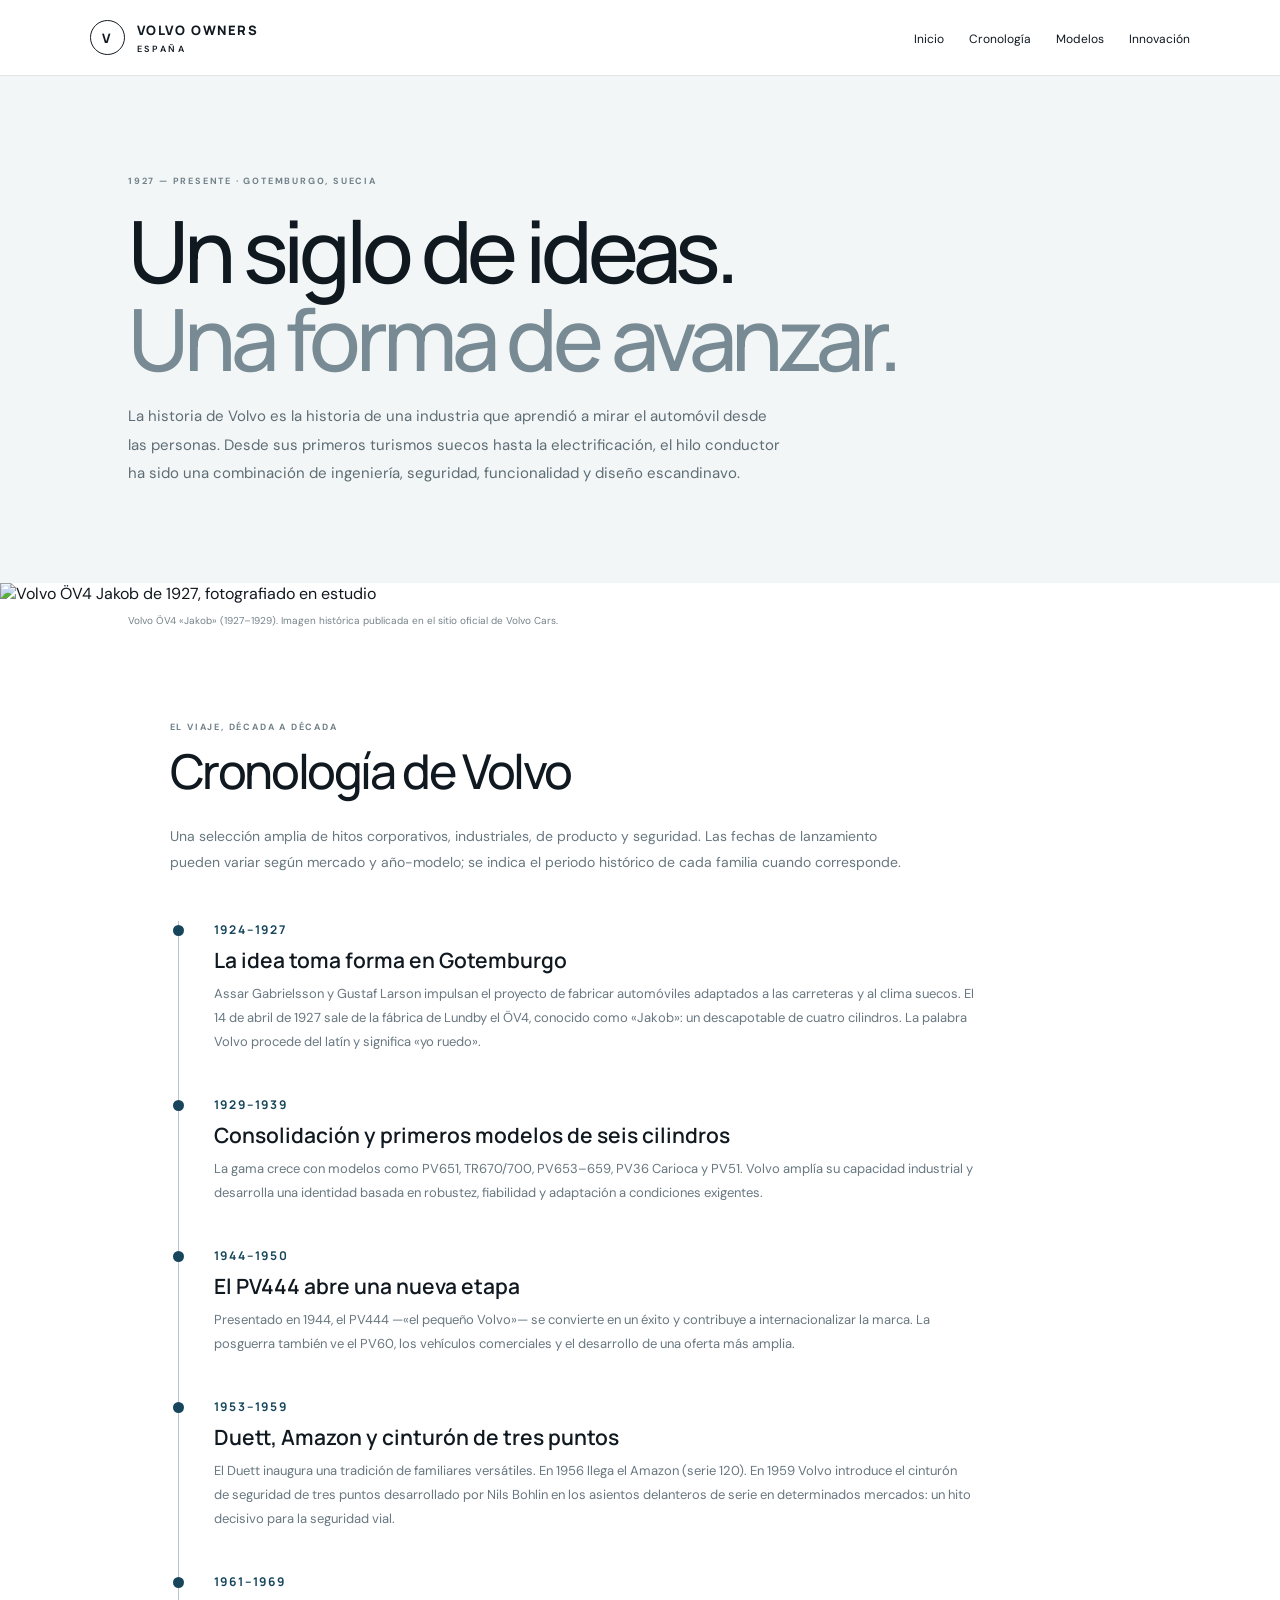
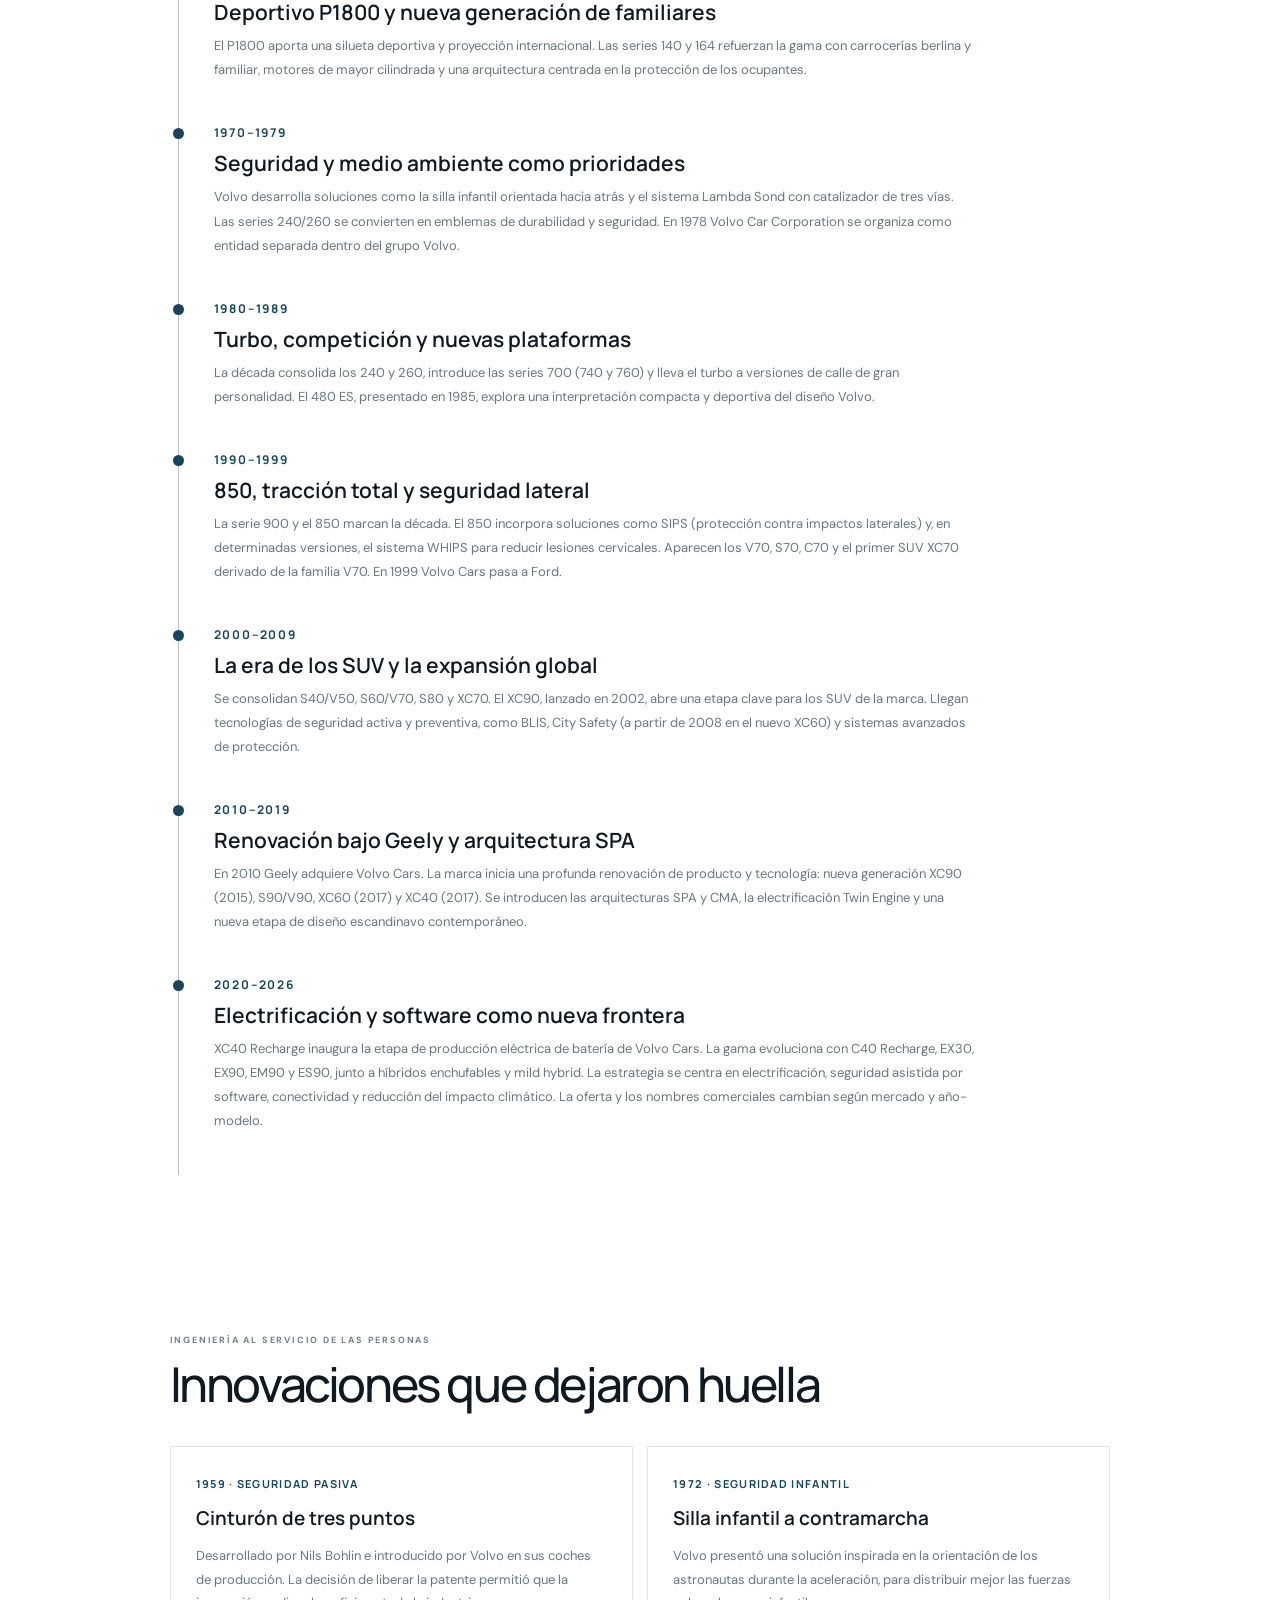
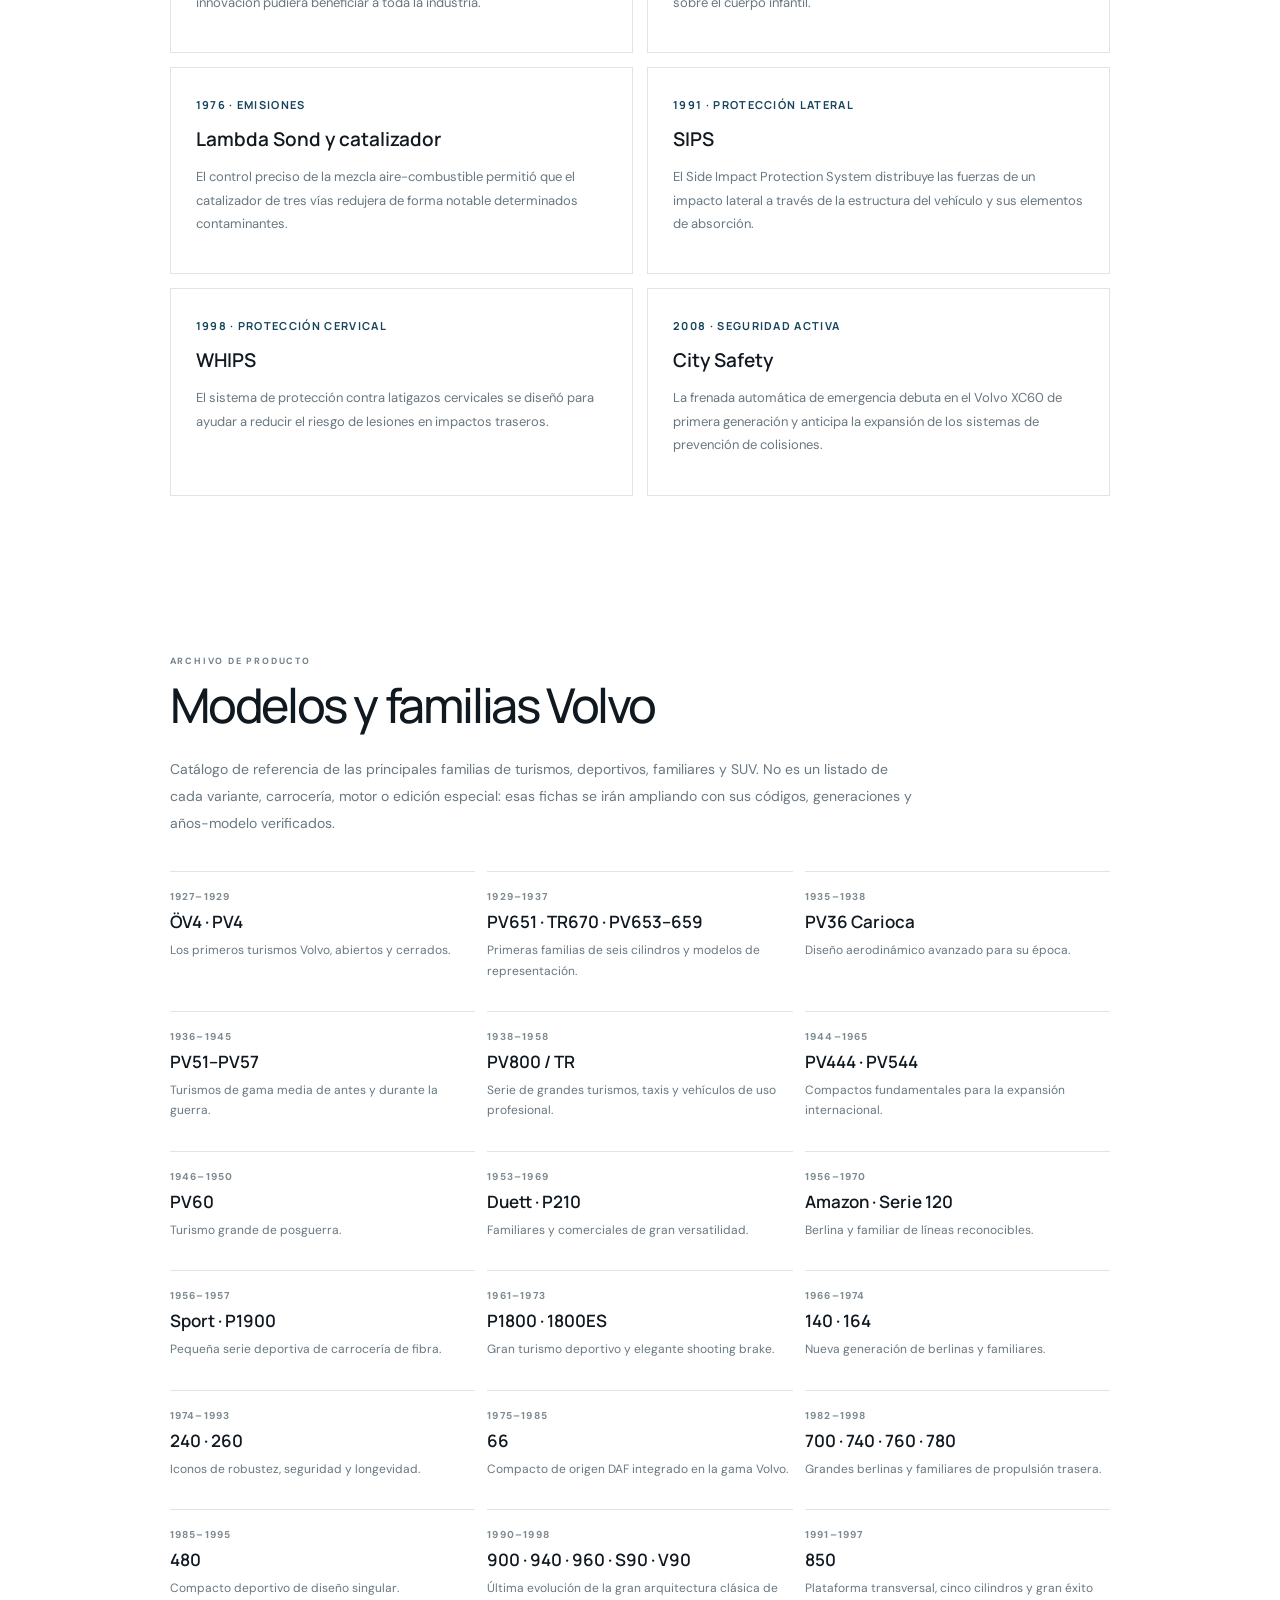
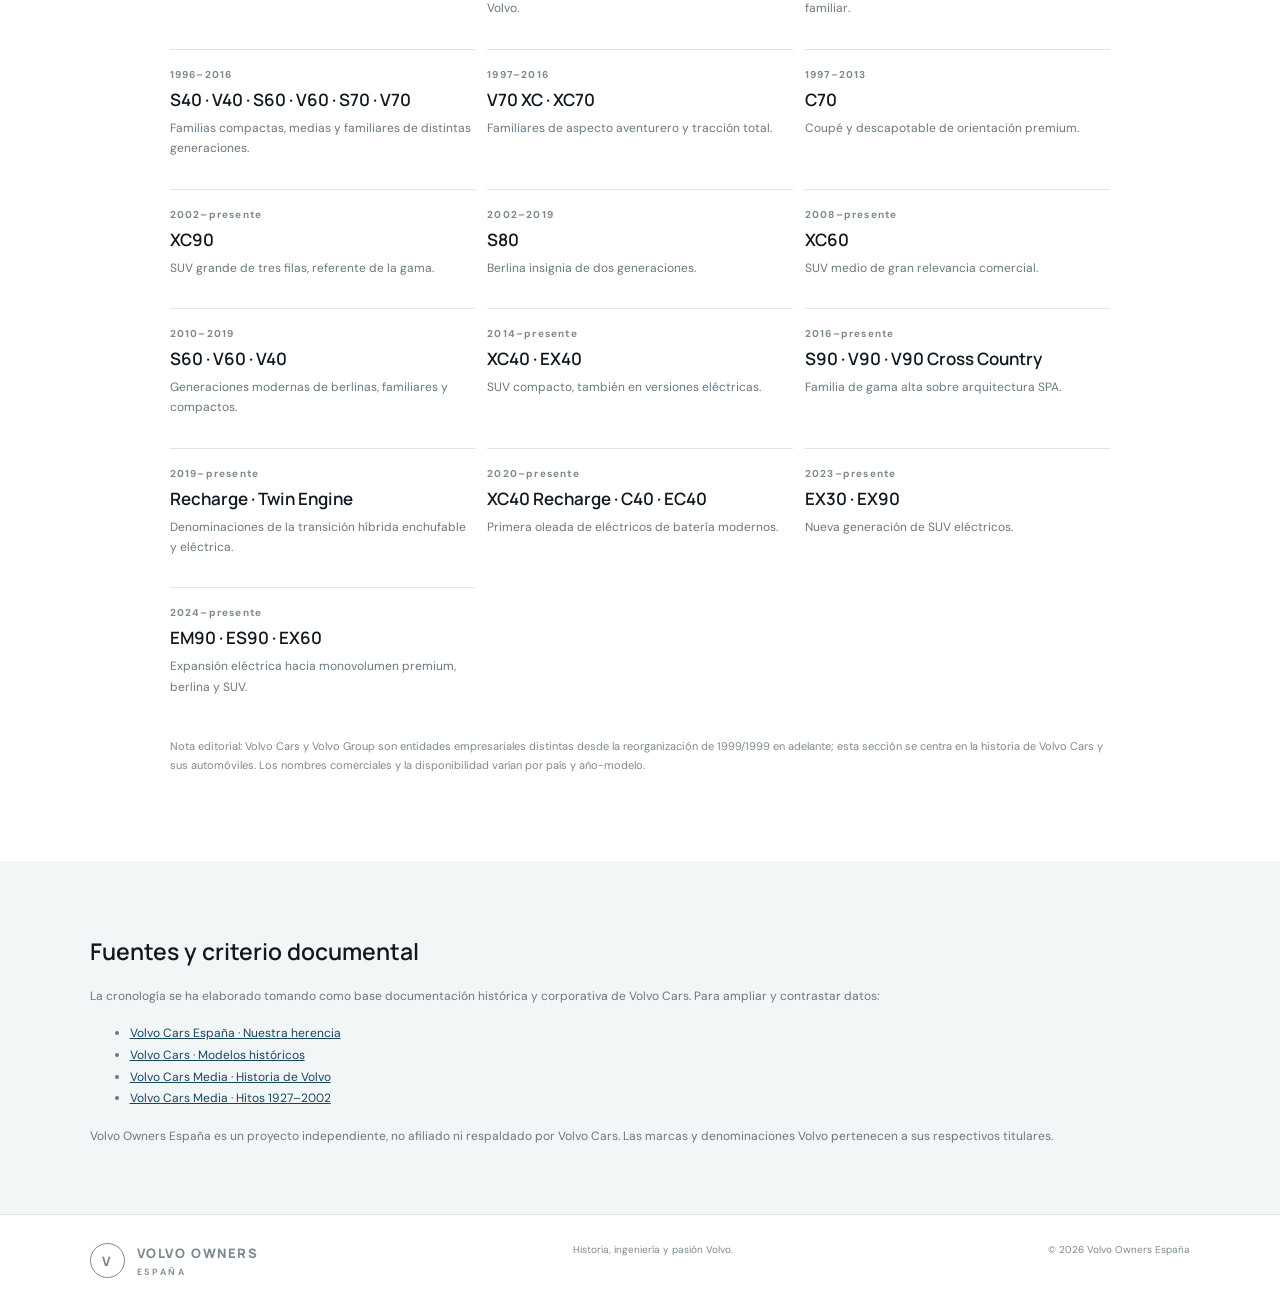
==== historia.html @ 14038b5f "Add comprehensive Volvo history and model archive" ====
<!doctype html>
<html lang="es"><head><meta charset="utf-8"><meta name="viewport" content="width=device-width,initial-scale=1"><meta name="theme-color" content="#101820"><title>Historia de Volvo | Volvo Owners España</title><meta name="description" content="Historia de Volvo desde 1927: cronología, hitos de seguridad, modelos clásicos, familias y electrificación."><link rel="preconnect" href="https://fonts.googleapis.com"><link href="https://fonts.googleapis.com/css2?family=DM+Sans:wght@400;500;600;700&family=Manrope:wght@400;500;600;700;800&display=swap" rel="stylesheet"><style>
:root{--ink:#101820;--muted:#687780;--line:#dfe4e6;--pale:#f3f6f6;--blue:#17465c}*{box-sizing:border-box}html{scroll-behavior:smooth}body{margin:0;color:var(--ink);font-family:'DM Sans',sans-serif}.top{height:76px;padding:0 7%;display:flex;align-items:center;justify-content:space-between;border-bottom:1px solid var(--line)}.brand{font:800 13px Manrope;letter-spacing:.12em;display:flex;gap:12px;align-items:center}.mark{width:35px;height:35px;border:1px solid;border-radius:50%;display:grid;place-items:center}.brand small{display:block;font:600 9px 'DM Sans';letter-spacing:.3em;margin-top:4px}.top a{color:inherit;text-decoration:none;font-size:12px;margin-left:25px}.hero{padding:90px 10% 80px;background:var(--pale)}.eyebrow{font-size:9px;letter-spacing:.2em;font-weight:700;color:#71818a}.hero h1{font:500 clamp(45px,7vw,86px)/1.02 Manrope;letter-spacing:-.06em;margin:20px 0}.hero h1 em{font-style:normal;color:#788b94}.hero p:last-child{max-width:660px;color:#5e6d75;font-size:15px;line-height:1.9}.hero-image{width:100%;max-height:480px;object-fit:cover;object-position:center 48%;display:block}.caption{padding:10px 10%;font-size:10px;color:#75838a}.wrap{max-width:1120px;margin:auto;padding:75px 7%}.section-title{font:500 clamp(32px,4vw,48px)/1.1 Manrope;letter-spacing:-.05em;margin:12px 0 25px}.intro{max-width:750px;color:var(--muted);line-height:1.9;font-size:14px}.timeline{border-left:1px solid #b8c4c9;margin:45px 0 0 8px;padding-left:35px}.event{position:relative;padding:0 0 42px}.event:before{content:'';position:absolute;width:11px;height:11px;border-radius:50%;background:var(--blue);left:-41px;top:4px}.year{font:700 12px Manrope;letter-spacing:.15em;color:var(--blue)}.event h3{font:600 21px Manrope;margin:8px 0}.event p{max-width:760px;color:var(--muted);font-size:13px;line-height:1.85;margin:0}.periods{display:grid;grid-template-columns:repeat(2,1fr);gap:14px;margin-top:35px}.period{border:1px solid var(--line);padding:25px}.period b{font:700 11px Manrope;letter-spacing:.12em;color:var(--blue)}.period h3{font:600 19px Manrope;margin:12px 0}.period p{font-size:13px;color:var(--muted);line-height:1.8}.catalog{display:grid;grid-template-columns:repeat(3,1fr);gap:12px;margin-top:35px}.model{border-top:1px solid var(--line);padding:18px 0}.model .dates{font-size:10px;color:#7c8a90;letter-spacing:.12em;font-weight:700}.model h3{font:600 17px Manrope;margin:7px 0}.model p{font-size:12px;line-height:1.7;color:var(--muted);margin:0}.note{font-size:11px;color:#7d898f;line-height:1.7;margin-top:22px}.sources{background:var(--pale);padding:55px 7%}.sources h2{font:600 23px Manrope}.sources p,.sources li{font-size:12px;color:var(--muted);line-height:1.8}.sources a{color:var(--blue)}footer{border-top:1px solid var(--line);padding:28px 7%;display:flex;justify-content:space-between;gap:20px;font-size:10px;color:#7c898f}@media(max-width:720px){.top{padding:0 5%}.top nav{display:none}.hero{padding:65px 8%}.hero-image{min-height:250px}.wrap{padding:60px 8%}.periods,.catalog{grid-template-columns:1fr}.timeline{padding-left:25px}.event:before{left:-31px}footer{padding:25px 6%;display:block}footer span{display:block;margin-top:10px}}
</style></head><body>
<header class="top"><div class="brand"><span class="mark">V</span><span>VOLVO OWNERS<small>ESPAÑA</small></span></div><nav><a href="index.html">Inicio</a><a href="#cronologia">Cronología</a><a href="#modelos">Modelos</a><a href="#innovacion">Innovación</a></nav></header>
<main><section class="hero"><p class="eyebrow">1927 — PRESENTE · GOTEMBURGO, SUECIA</p><h1>Un siglo de ideas.<br><em>Una forma de avanzar.</em></h1><p>La historia de Volvo es la historia de una industria que aprendió a mirar el automóvil desde las personas. Desde sus primeros turismos suecos hasta la electrificación, el hilo conductor ha sido una combinación de ingeniería, seguridad, funcionalidad y diseño escandinavo.</p></section>
<img class="hero-image" src="https://www.volvocars.com/images/cs/v3/assets/blt0feaa88e629251fc/bltdab5abfcf7d10880/66cd8b4ad56cdaae959713f8/ov4-legacy-cars-hero-4x3.jpg?auto=avif&branch=prod_alias&format=webp&iar=0&imdensity=1&quality=85&w=3840" alt="Volvo ÖV4 Jakob de 1927, fotografiado en estudio" loading="eager"><div class="caption">Volvo ÖV4 «Jakob» (1927–1929). Imagen histórica publicada en el sitio oficial de Volvo Cars.</div>
<section class="wrap" id="cronologia"><p class="eyebrow">EL VIAJE, DÉCADA A DÉCADA</p><h2 class="section-title">Cronología de Volvo</h2><p class="intro">Una selección amplia de hitos corporativos, industriales, de producto y seguridad. Las fechas de lanzamiento pueden variar según mercado y año-modelo; se indica el periodo histórico de cada familia cuando corresponde.</p>
<div class="timeline">
<div class="event"><div class="year">1924–1927</div><h3>La idea toma forma en Gotemburgo</h3><p>Assar Gabrielsson y Gustaf Larson impulsan el proyecto de fabricar automóviles adaptados a las carreteras y al clima suecos. El 14 de abril de 1927 sale de la fábrica de Lundby el ÖV4, conocido como «Jakob»: un descapotable de cuatro cilindros. La palabra Volvo procede del latín y significa «yo ruedo».</p></div>
<div class="event"><div class="year">1929–1939</div><h3>Consolidación y primeros modelos de seis cilindros</h3><p>La gama crece con modelos como PV651, TR670/700, PV653–659, PV36 Carioca y PV51. Volvo amplía su capacidad industrial y desarrolla una identidad basada en robustez, fiabilidad y adaptación a condiciones exigentes.</p></div>
<div class="event"><div class="year">1944–1950</div><h3>El PV444 abre una nueva etapa</h3><p>Presentado en 1944, el PV444 —«el pequeño Volvo»— se convierte en un éxito y contribuye a internacionalizar la marca. La posguerra también ve el PV60, los vehículos comerciales y el desarrollo de una oferta más amplia.</p></div>
<div class="event"><div class="year">1953–1959</div><h3>Duett, Amazon y cinturón de tres puntos</h3><p>El Duett inaugura una tradición de familiares versátiles. En 1956 llega el Amazon (serie 120). En 1959 Volvo introduce el cinturón de seguridad de tres puntos desarrollado por Nils Bohlin en los asientos delanteros de serie en determinados mercados: un hito decisivo para la seguridad vial.</p></div>
<div class="event"><div class="year">1961–1969</div><h3>Deportivo P1800 y nueva generación de familiares</h3><p>El P1800 aporta una silueta deportiva y proyección internacional. Las series 140 y 164 refuerzan la gama con carrocerías berlina y familiar, motores de mayor cilindrada y una arquitectura centrada en la protección de los ocupantes.</p></div>
<div class="event"><div class="year">1970–1979</div><h3>Seguridad y medio ambiente como prioridades</h3><p>Volvo desarrolla soluciones como la silla infantil orientada hacia atrás y el sistema Lambda Sond con catalizador de tres vías. Las series 240/260 se convierten en emblemas de durabilidad y seguridad. En 1978 Volvo Car Corporation se organiza como entidad separada dentro del grupo Volvo.</p></div>
<div class="event"><div class="year">1980–1989</div><h3>Turbo, competición y nuevas plataformas</h3><p>La década consolida los 240 y 260, introduce las series 700 (740 y 760) y lleva el turbo a versiones de calle de gran personalidad. El 480 ES, presentado en 1985, explora una interpretación compacta y deportiva del diseño Volvo.</p></div>
<div class="event"><div class="year">1990–1999</div><h3>850, tracción total y seguridad lateral</h3><p>La serie 900 y el 850 marcan la década. El 850 incorpora soluciones como SIPS (protección contra impactos laterales) y, en determinadas versiones, el sistema WHIPS para reducir lesiones cervicales. Aparecen los V70, S70, C70 y el primer SUV XC70 derivado de la familia V70. En 1999 Volvo Cars pasa a Ford.</p></div>
<div class="event"><div class="year">2000–2009</div><h3>La era de los SUV y la expansión global</h3><p>Se consolidan S40/V50, S60/V70, S80 y XC70. El XC90, lanzado en 2002, abre una etapa clave para los SUV de la marca. Llegan tecnologías de seguridad activa y preventiva, como BLIS, City Safety (a partir de 2008 en el nuevo XC60) y sistemas avanzados de protección.</p></div>
<div class="event"><div class="year">2010–2019</div><h3>Renovación bajo Geely y arquitectura SPA</h3><p>En 2010 Geely adquiere Volvo Cars. La marca inicia una profunda renovación de producto y tecnología: nueva generación XC90 (2015), S90/V90, XC60 (2017) y XC40 (2017). Se introducen las arquitecturas SPA y CMA, la electrificación Twin Engine y una nueva etapa de diseño escandinavo contemporáneo.</p></div>
<div class="event"><div class="year">2020–2026</div><h3>Electrificación y software como nueva frontera</h3><p>XC40 Recharge inaugura la etapa de producción eléctrica de batería de Volvo Cars. La gama evoluciona con C40 Recharge, EX30, EX90, EM90 y ES90, junto a híbridos enchufables y mild hybrid. La estrategia se centra en electrificación, seguridad asistida por software, conectividad y reducción del impacto climático. La oferta y los nombres comerciales cambian según mercado y año-modelo.</p></div>
</div></section>
<section class="wrap" id="innovacion"><p class="eyebrow">INGENIERÍA AL SERVICIO DE LAS PERSONAS</p><h2 class="section-title">Innovaciones que dejaron huella</h2><div class="periods">
<article class="period"><b>1959 · SEGURIDAD PASIVA</b><h3>Cinturón de tres puntos</h3><p>Desarrollado por Nils Bohlin e introducido por Volvo en sus coches de producción. La decisión de liberar la patente permitió que la innovación pudiera beneficiar a toda la industria.</p></article>
<article class="period"><b>1972 · SEGURIDAD INFANTIL</b><h3>Silla infantil a contramarcha</h3><p>Volvo presentó una solución inspirada en la orientación de los astronautas durante la aceleración, para distribuir mejor las fuerzas sobre el cuerpo infantil.</p></article>
<article class="period"><b>1976 · EMISIONES</b><h3>Lambda Sond y catalizador</h3><p>El control preciso de la mezcla aire-combustible permitió que el catalizador de tres vías redujera de forma notable determinados contaminantes.</p></article>
<article class="period"><b>1991 · PROTECCIÓN LATERAL</b><h3>SIPS</h3><p>El Side Impact Protection System distribuye las fuerzas de un impacto lateral a través de la estructura del vehículo y sus elementos de absorción.</p></article>
<article class="period"><b>1998 · PROTECCIÓN CERVICAL</b><h3>WHIPS</h3><p>El sistema de protección contra latigazos cervicales se diseñó para ayudar a reducir el riesgo de lesiones en impactos traseros.</p></article>
<article class="period"><b>2008 · SEGURIDAD ACTIVA</b><h3>City Safety</h3><p>La frenada automática de emergencia debuta en el Volvo XC60 de primera generación y anticipa la expansión de los sistemas de prevención de colisiones.</p></article>
</div></section>
<section class="wrap" id="modelos"><p class="eyebrow">ARCHIVO DE PRODUCTO</p><h2 class="section-title">Modelos y familias Volvo</h2><p class="intro">Catálogo de referencia de las principales familias de turismos, deportivos, familiares y SUV. No es un listado de cada variante, carrocería, motor o edición especial: esas fichas se irán ampliando con sus códigos, generaciones y años-modelo verificados.</p>
<div class="catalog">
<article class="model"><div class="dates">1927–1929</div><h3>ÖV4 · PV4</h3><p>Los primeros turismos Volvo, abiertos y cerrados.</p></article>
<article class="model"><div class="dates">1929–1937</div><h3>PV651 · TR670 · PV653–659</h3><p>Primeras familias de seis cilindros y modelos de representación.</p></article>
<article class="model"><div class="dates">1935–1938</div><h3>PV36 Carioca</h3><p>Diseño aerodinámico avanzado para su época.</p></article>
<article class="model"><div class="dates">1936–1945</div><h3>PV51–PV57</h3><p>Turismos de gama media de antes y durante la guerra.</p></article>
<article class="model"><div class="dates">1938–1958</div><h3>PV800 / TR</h3><p>Serie de grandes turismos, taxis y vehículos de uso profesional.</p></article>
<article class="model"><div class="dates">1944–1965</div><h3>PV444 · PV544</h3><p>Compactos fundamentales para la expansión internacional.</p></article>
<article class="model"><div class="dates">1946–1950</div><h3>PV60</h3><p>Turismo grande de posguerra.</p></article>
<article class="model"><div class="dates">1953–1969</div><h3>Duett · P210</h3><p>Familiares y comerciales de gran versatilidad.</p></article>
<article class="model"><div class="dates">1956–1970</div><h3>Amazon · Serie 120</h3><p>Berlina y familiar de líneas reconocibles.</p></article>
<article class="model"><div class="dates">1956–1957</div><h3>Sport · P1900</h3><p>Pequeña serie deportiva de carrocería de fibra.</p></article>
<article class="model"><div class="dates">1961–1973</div><h3>P1800 · 1800ES</h3><p>Gran turismo deportivo y elegante shooting brake.</p></article>
<article class="model"><div class="dates">1966–1974</div><h3>140 · 164</h3><p>Nueva generación de berlinas y familiares.</p></article>
<article class="model"><div class="dates">1974–1993</div><h3>240 · 260</h3><p>Iconos de robustez, seguridad y longevidad.</p></article>
<article class="model"><div class="dates">1975–1985</div><h3>66</h3><p>Compacto de origen DAF integrado en la gama Volvo.</p></article>
<article class="model"><div class="dates">1982–1998</div><h3>700 · 740 · 760 · 780</h3><p>Grandes berlinas y familiares de propulsión trasera.</p></article>
<article class="model"><div class="dates">1985–1995</div><h3>480</h3><p>Compacto deportivo de diseño singular.</p></article>
<article class="model"><div class="dates">1990–1998</div><h3>900 · 940 · 960 · S90 · V90</h3><p>Última evolución de la gran arquitectura clásica de Volvo.</p></article>
<article class="model"><div class="dates">1991–1997</div><h3>850</h3><p>Plataforma transversal, cinco cilindros y gran éxito familiar.</p></article>
<article class="model"><div class="dates">1996–2016</div><h3>S40 · V40 · S60 · V60 · S70 · V70</h3><p>Familias compactas, medias y familiares de distintas generaciones.</p></article>
<article class="model"><div class="dates">1997–2016</div><h3>V70 XC · XC70</h3><p>Familiares de aspecto aventurero y tracción total.</p></article>
<article class="model"><div class="dates">1997–2013</div><h3>C70</h3><p>Coupé y descapotable de orientación premium.</p></article>
<article class="model"><div class="dates">2002–presente</div><h3>XC90</h3><p>SUV grande de tres filas, referente de la gama.</p></article>
<article class="model"><div class="dates">2002–2019</div><h3>S80</h3><p>Berlina insignia de dos generaciones.</p></article>
<article class="model"><div class="dates">2008–presente</div><h3>XC60</h3><p>SUV medio de gran relevancia comercial.</p></article>
<article class="model"><div class="dates">2010–2019</div><h3>S60 · V60 · V40</h3><p>Generaciones modernas de berlinas, familiares y compactos.</p></article>
<article class="model"><div class="dates">2014–presente</div><h3>XC40 · EX40</h3><p>SUV compacto, también en versiones eléctricas.</p></article>
<article class="model"><div class="dates">2016–presente</div><h3>S90 · V90 · V90 Cross Country</h3><p>Familia de gama alta sobre arquitectura SPA.</p></article>
<article class="model"><div class="dates">2019–presente</div><h3>Recharge · Twin Engine</h3><p>Denominaciones de la transición híbrida enchufable y eléctrica.</p></article>
<article class="model"><div class="dates">2020–presente</div><h3>XC40 Recharge · C40 · EC40</h3><p>Primera oleada de eléctricos de batería modernos.</p></article>
<article class="model"><div class="dates">2023–presente</div><h3>EX30 · EX90</h3><p>Nueva generación de SUV eléctricos.</p></article>
<article class="model"><div class="dates">2024–presente</div><h3>EM90 · ES90 · EX60</h3><p>Expansión eléctrica hacia monovolumen premium, berlina y SUV.</p></article>
</div><p class="note">Nota editorial: Volvo Cars y Volvo Group son entidades empresariales distintas desde la reorganización de 1999/1999 en adelante; esta sección se centra en la historia de Volvo Cars y sus automóviles. Los nombres comerciales y la disponibilidad varían por país y año-modelo.</p></section>
<section class="sources"><h2>Fuentes y criterio documental</h2><p>La cronología se ha elaborado tomando como base documentación histórica y corporativa de Volvo Cars. Para ampliar y contrastar datos:</p><ul><li><a href="https://www.volvocars.com/es/our-heritage/" target="_blank" rel="noopener">Volvo Cars España · Nuestra herencia</a></li><li><a href="https://www.volvocars.com/es/cars/legacy-models/" target="_blank" rel="noopener">Volvo Cars · Modelos históricos</a></li><li><a href="https://www.volvocars.com/us/media/press-releases/9BC94A83435B785C/" target="_blank" rel="noopener">Volvo Cars Media · Historia de Volvo</a></li><li><a href="https://www.volvocars.com/us/media/press-releases/D0B95F14CB580EF3/" target="_blank" rel="noopener">Volvo Cars Media · Hitos 1927–2002</a></li></ul><p>Volvo Owners España es un proyecto independiente, no afiliado ni respaldado por Volvo Cars. Las marcas y denominaciones Volvo pertenecen a sus respectivos titulares.</p></section></main>
<footer><div class="brand"><span class="mark">V</span><span>VOLVO OWNERS<small>ESPAÑA</small></span></div><span>Historia, ingeniería y pasión Volvo.</span><span>© 2026 Volvo Owners España</span></footer></body></html>
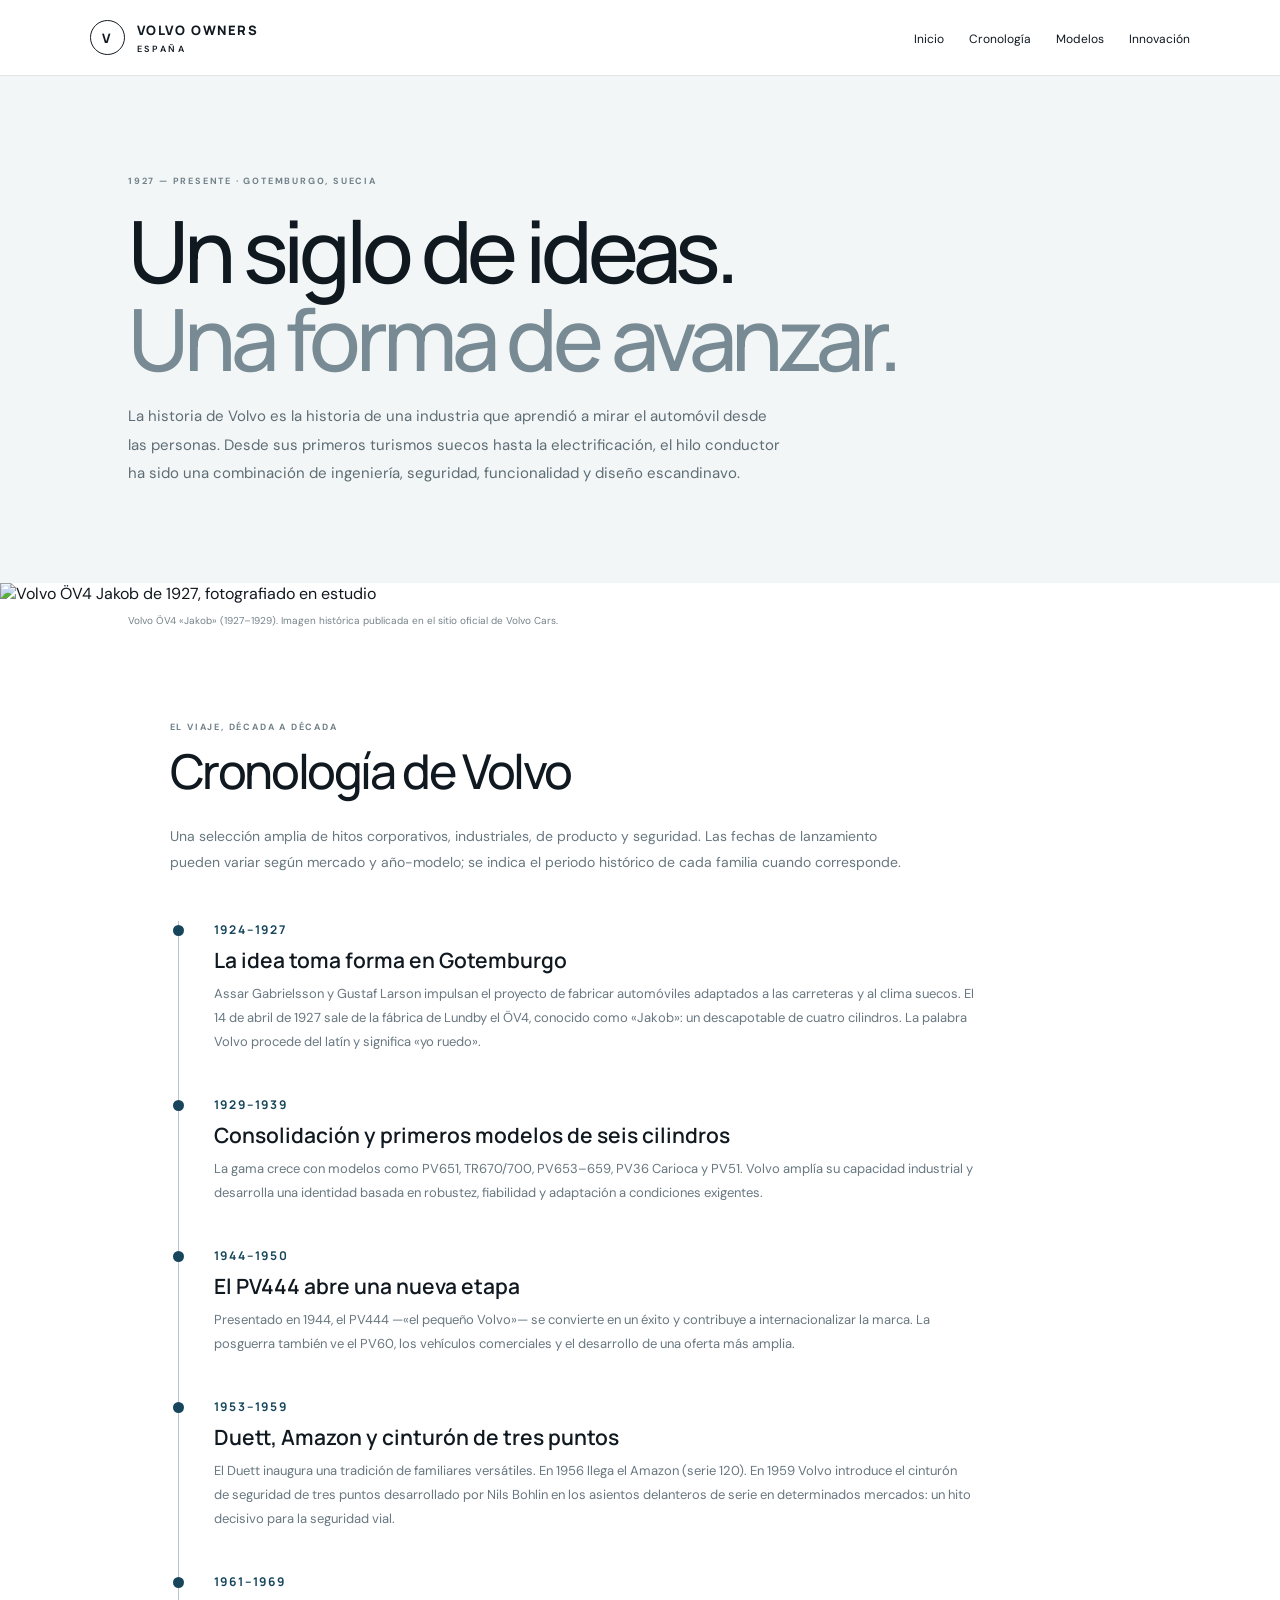
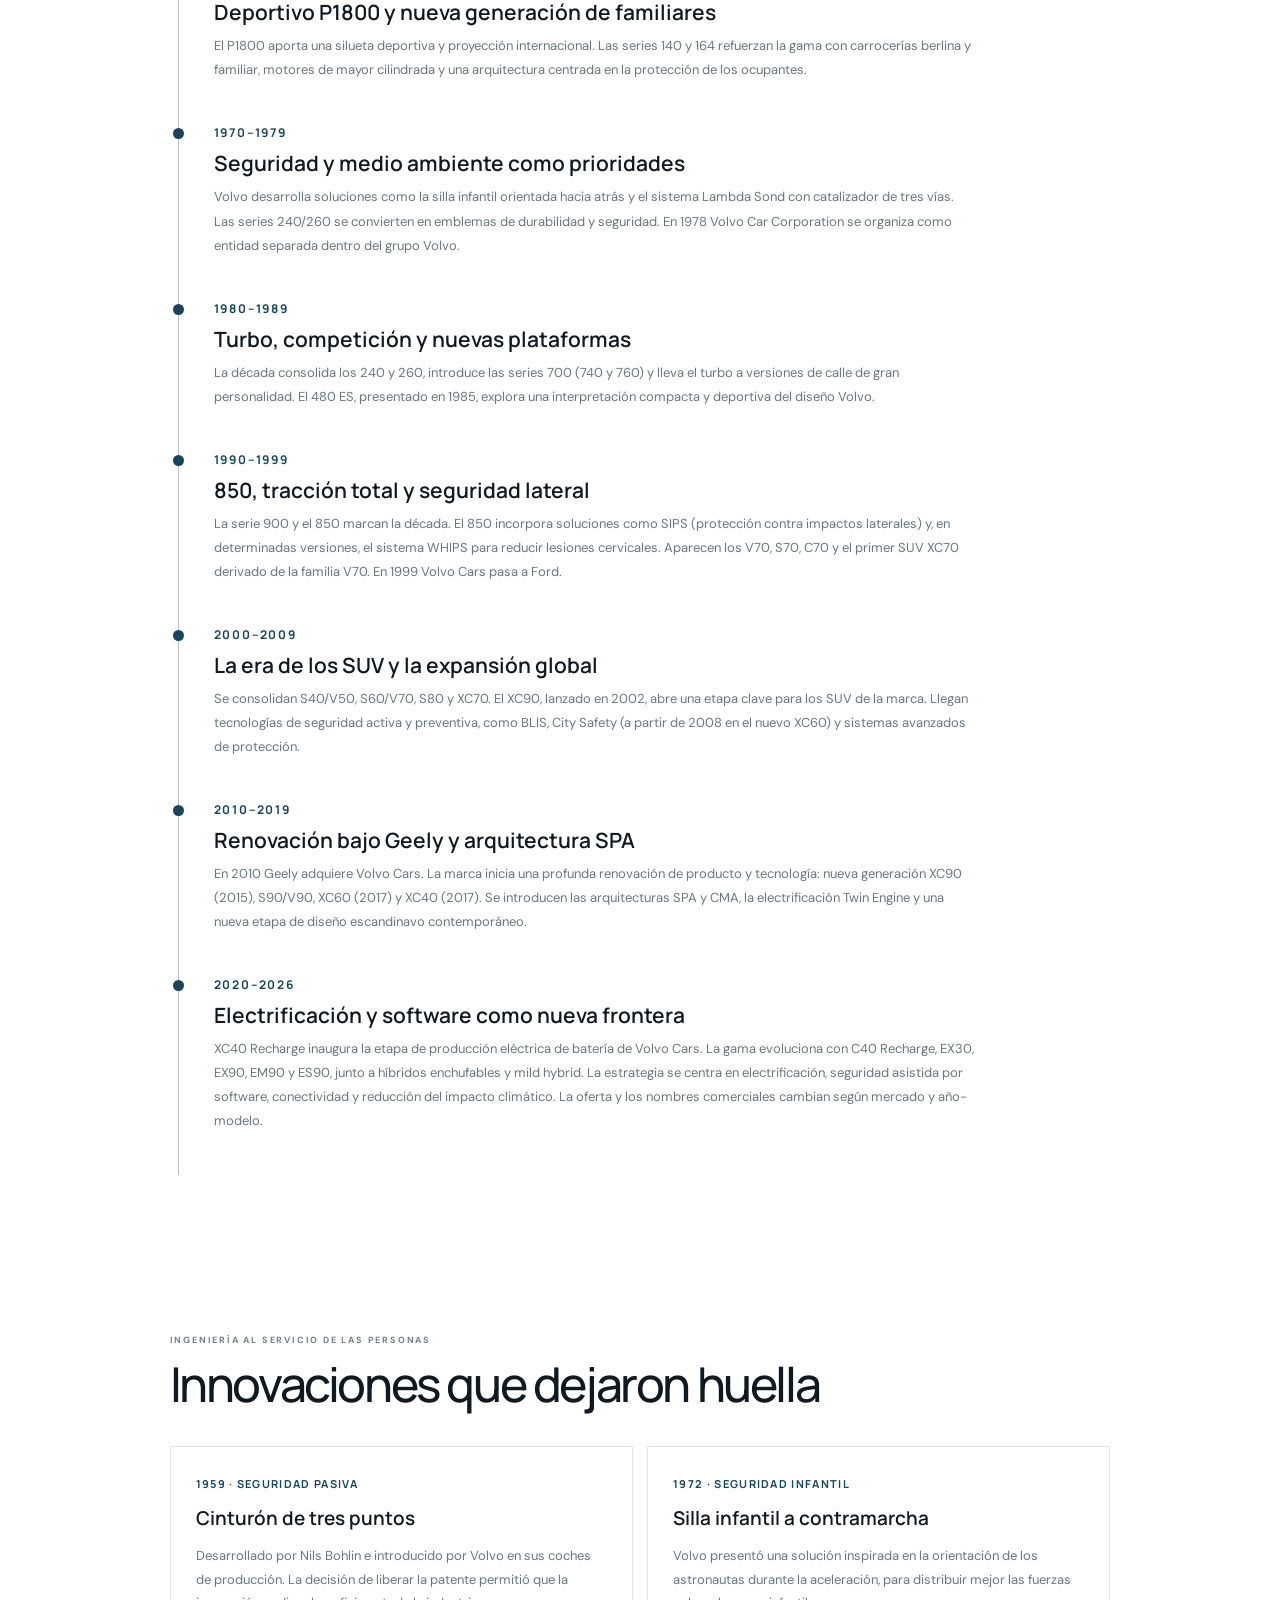
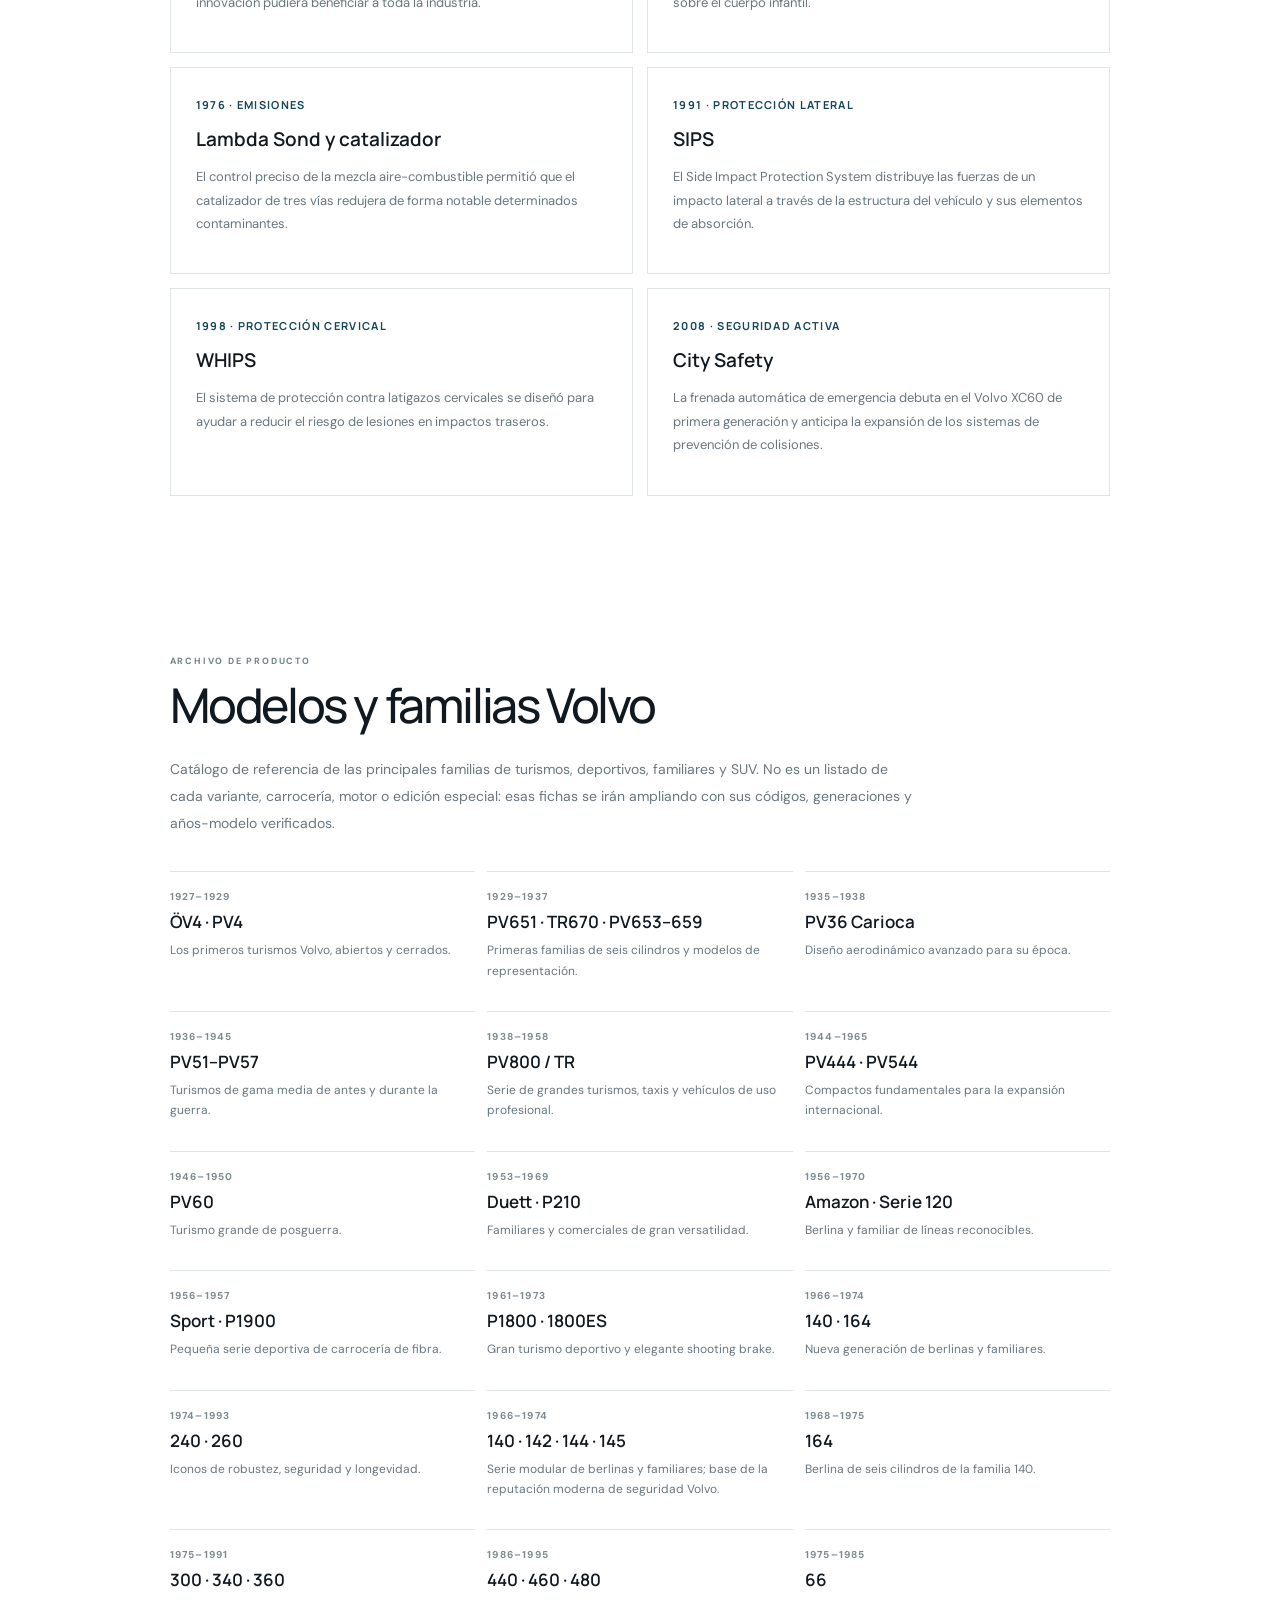
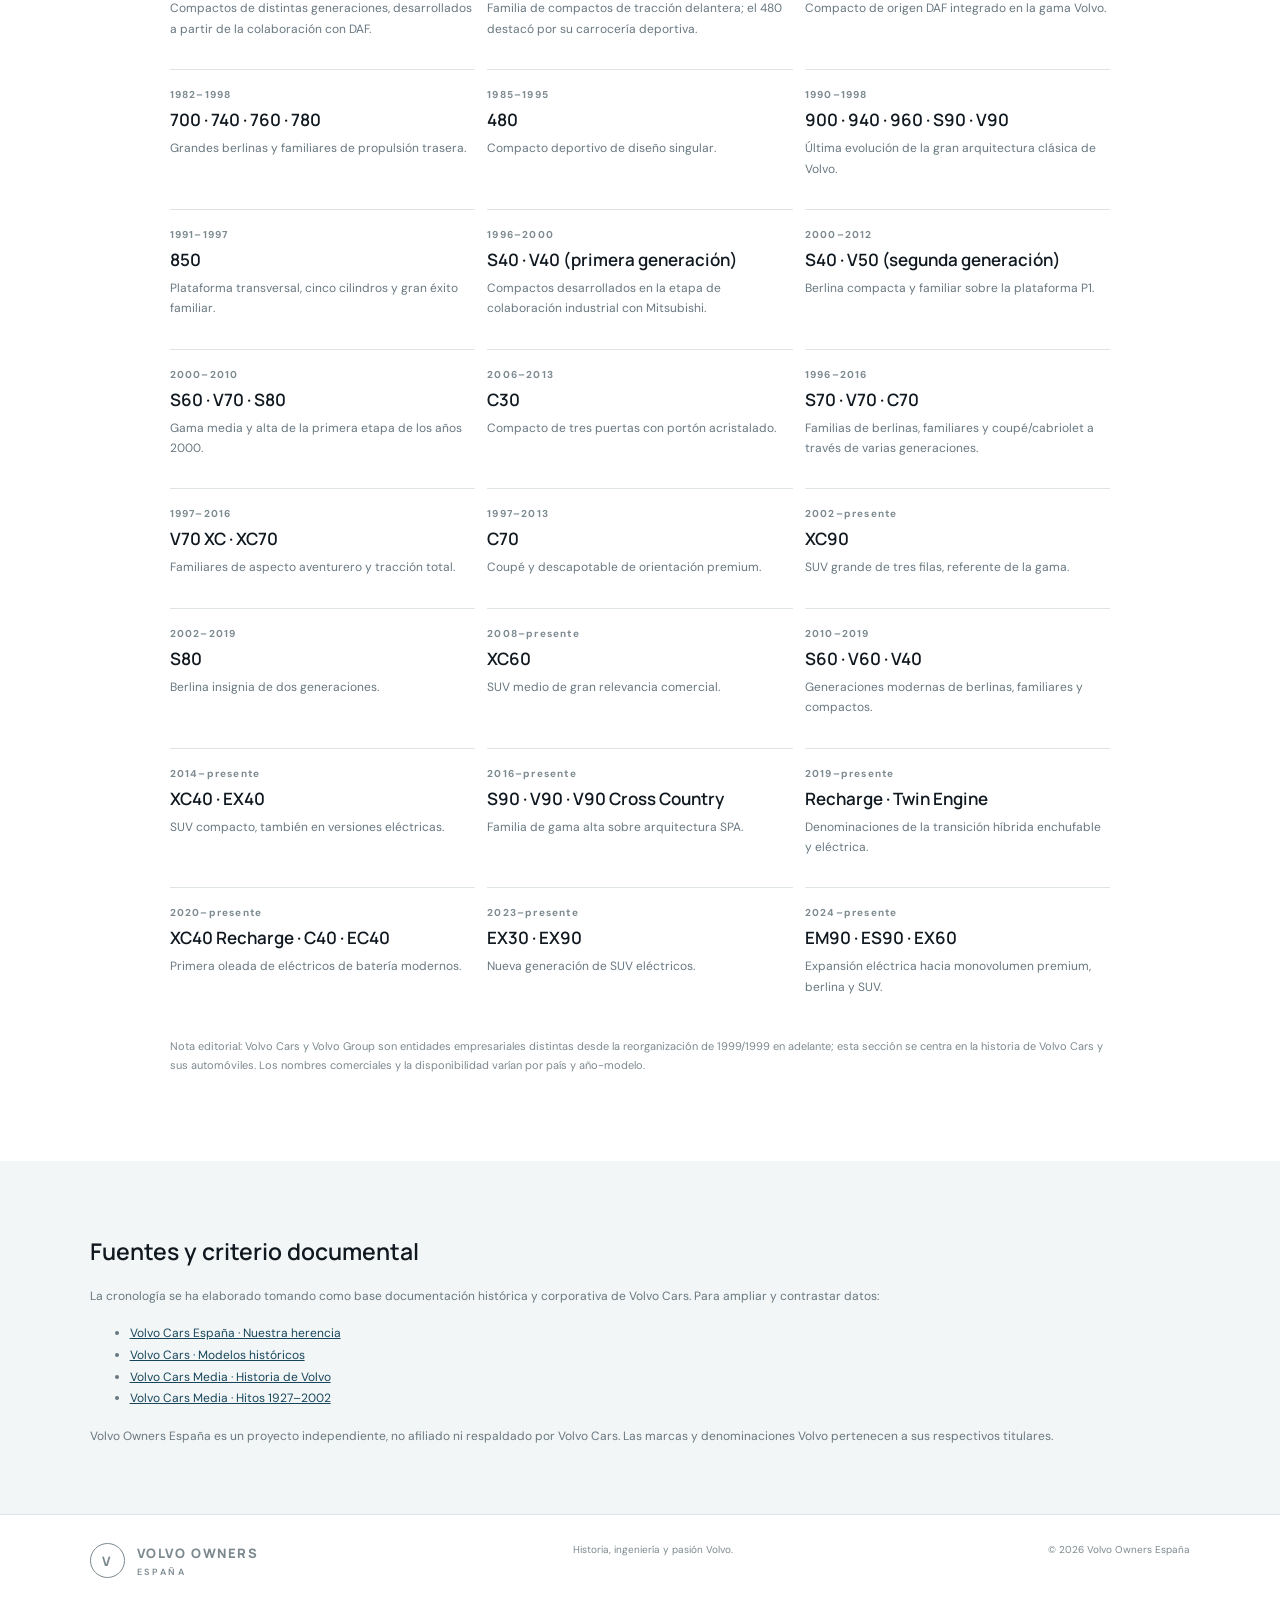
==== commit 130384a8: "Expand Volvo model archive with additional model families" ====
--- a/historia.html
+++ b/historia.html
@@ -42,12 +42,20 @@
 <article class="model"><div class="dates">1961–1973</div><h3>P1800 · 1800ES</h3><p>Gran turismo deportivo y elegante shooting brake.</p></article>
 <article class="model"><div class="dates">1966–1974</div><h3>140 · 164</h3><p>Nueva generación de berlinas y familiares.</p></article>
 <article class="model"><div class="dates">1974–1993</div><h3>240 · 260</h3><p>Iconos de robustez, seguridad y longevidad.</p></article>
+<article class="model"><div class="dates">1966–1974</div><h3>140 · 142 · 144 · 145</h3><p>Serie modular de berlinas y familiares; base de la reputación moderna de seguridad Volvo.</p></article>
+<article class="model"><div class="dates">1968–1975</div><h3>164</h3><p>Berlina de seis cilindros de la familia 140.</p></article>
+<article class="model"><div class="dates">1975–1991</div><h3>300 · 340 · 360</h3><p>Compactos de distintas generaciones, desarrollados a partir de la colaboración con DAF.</p></article>
+<article class="model"><div class="dates">1986–1995</div><h3>440 · 460 · 480</h3><p>Familia de compactos de tracción delantera; el 480 destacó por su carrocería deportiva.</p></article>
 <article class="model"><div class="dates">1975–1985</div><h3>66</h3><p>Compacto de origen DAF integrado en la gama Volvo.</p></article>
 <article class="model"><div class="dates">1982–1998</div><h3>700 · 740 · 760 · 780</h3><p>Grandes berlinas y familiares de propulsión trasera.</p></article>
 <article class="model"><div class="dates">1985–1995</div><h3>480</h3><p>Compacto deportivo de diseño singular.</p></article>
 <article class="model"><div class="dates">1990–1998</div><h3>900 · 940 · 960 · S90 · V90</h3><p>Última evolución de la gran arquitectura clásica de Volvo.</p></article>
 <article class="model"><div class="dates">1991–1997</div><h3>850</h3><p>Plataforma transversal, cinco cilindros y gran éxito familiar.</p></article>
-<article class="model"><div class="dates">1996–2016</div><h3>S40 · V40 · S60 · V60 · S70 · V70</h3><p>Familias compactas, medias y familiares de distintas generaciones.</p></article>
+<article class="model"><div class="dates">1996–2000</div><h3>S40 · V40 (primera generación)</h3><p>Compactos desarrollados en la etapa de colaboración industrial con Mitsubishi.</p></article>
+<article class="model"><div class="dates">2000–2012</div><h3>S40 · V50 (segunda generación)</h3><p>Berlina compacta y familiar sobre la plataforma P1.</p></article>
+<article class="model"><div class="dates">2000–2010</div><h3>S60 · V70 · S80</h3><p>Gama media y alta de la primera etapa de los años 2000.</p></article>
+<article class="model"><div class="dates">2006–2013</div><h3>C30</h3><p>Compacto de tres puertas con portón acristalado.</p></article>
+<article class="model"><div class="dates">1996–2016</div><h3>S70 · V70 · C70</h3><p>Familias de berlinas, familiares y coupé/cabriolet a través de varias generaciones.</p></article>
 <article class="model"><div class="dates">1997–2016</div><h3>V70 XC · XC70</h3><p>Familiares de aspecto aventurero y tracción total.</p></article>
 <article class="model"><div class="dates">1997–2013</div><h3>C70</h3><p>Coupé y descapotable de orientación premium.</p></article>
 <article class="model"><div class="dates">2002–presente</div><h3>XC90</h3><p>SUV grande de tres filas, referente de la gama.</p></article>
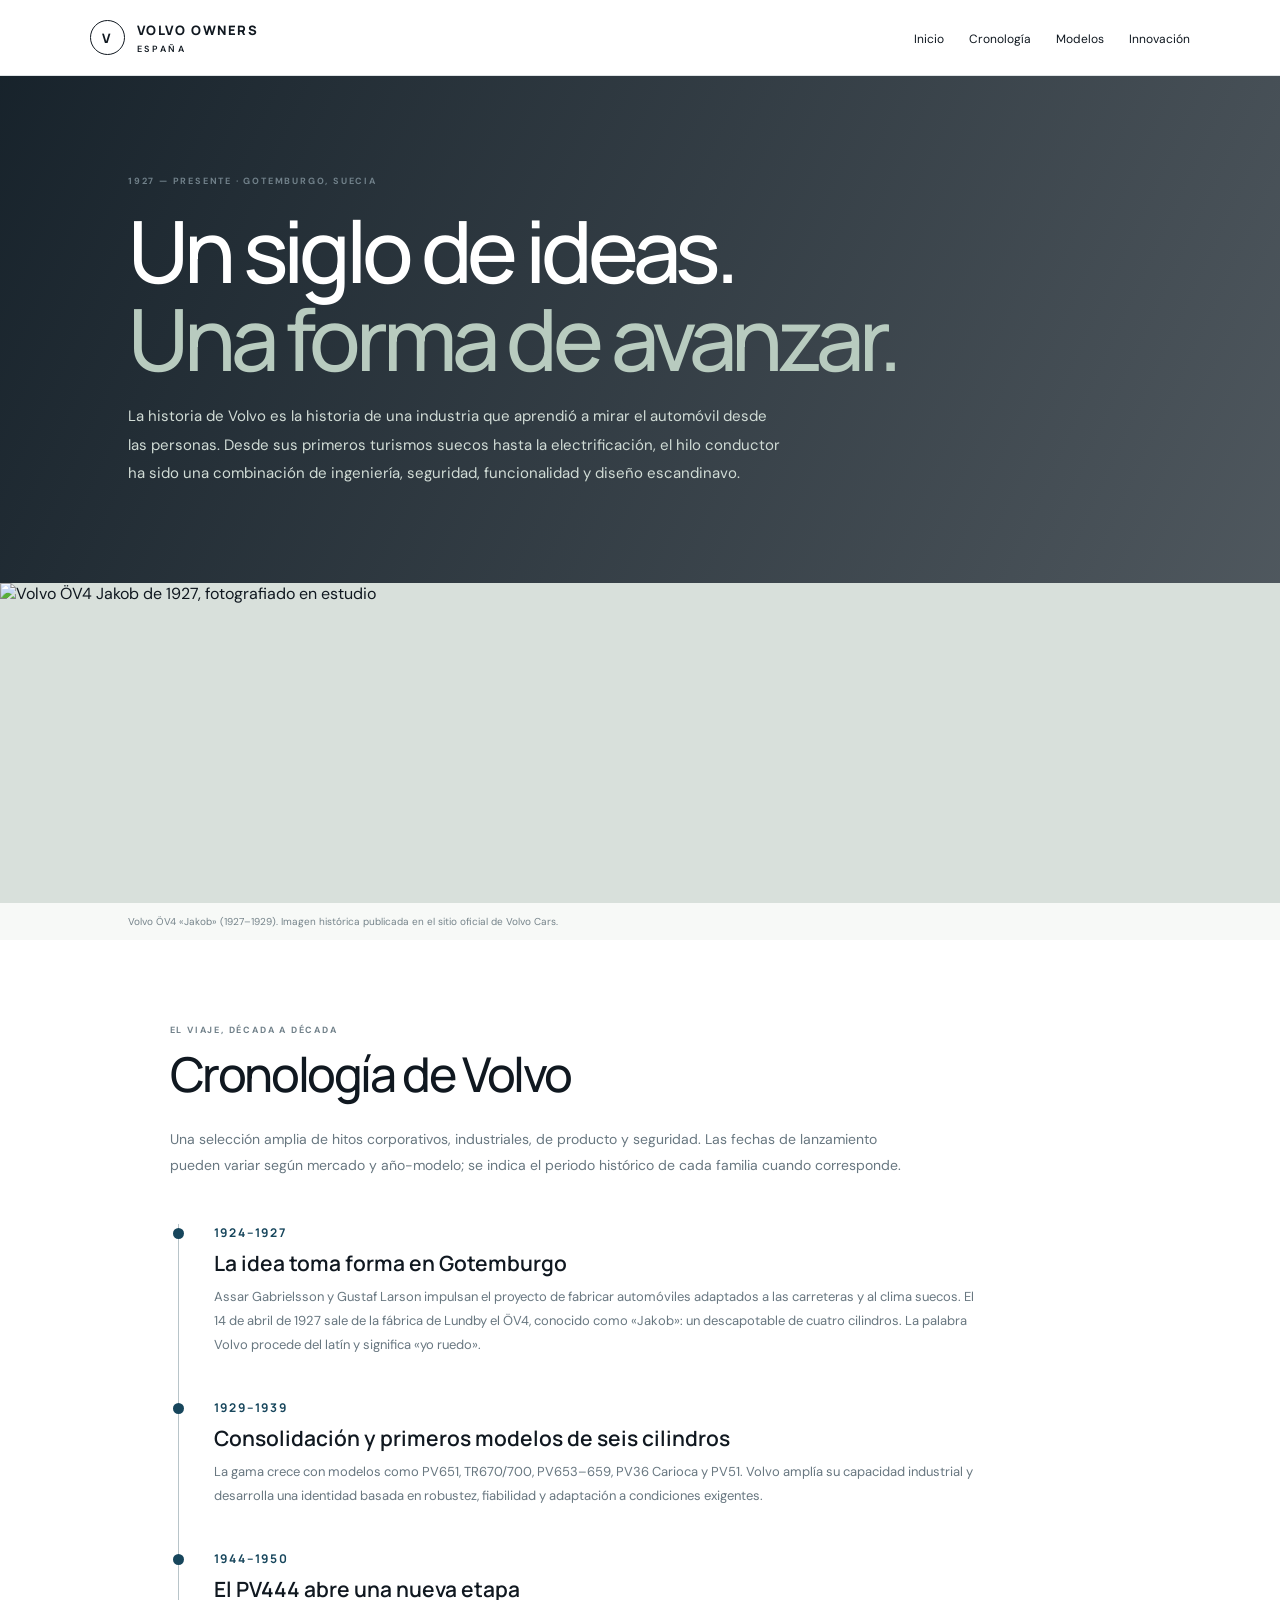
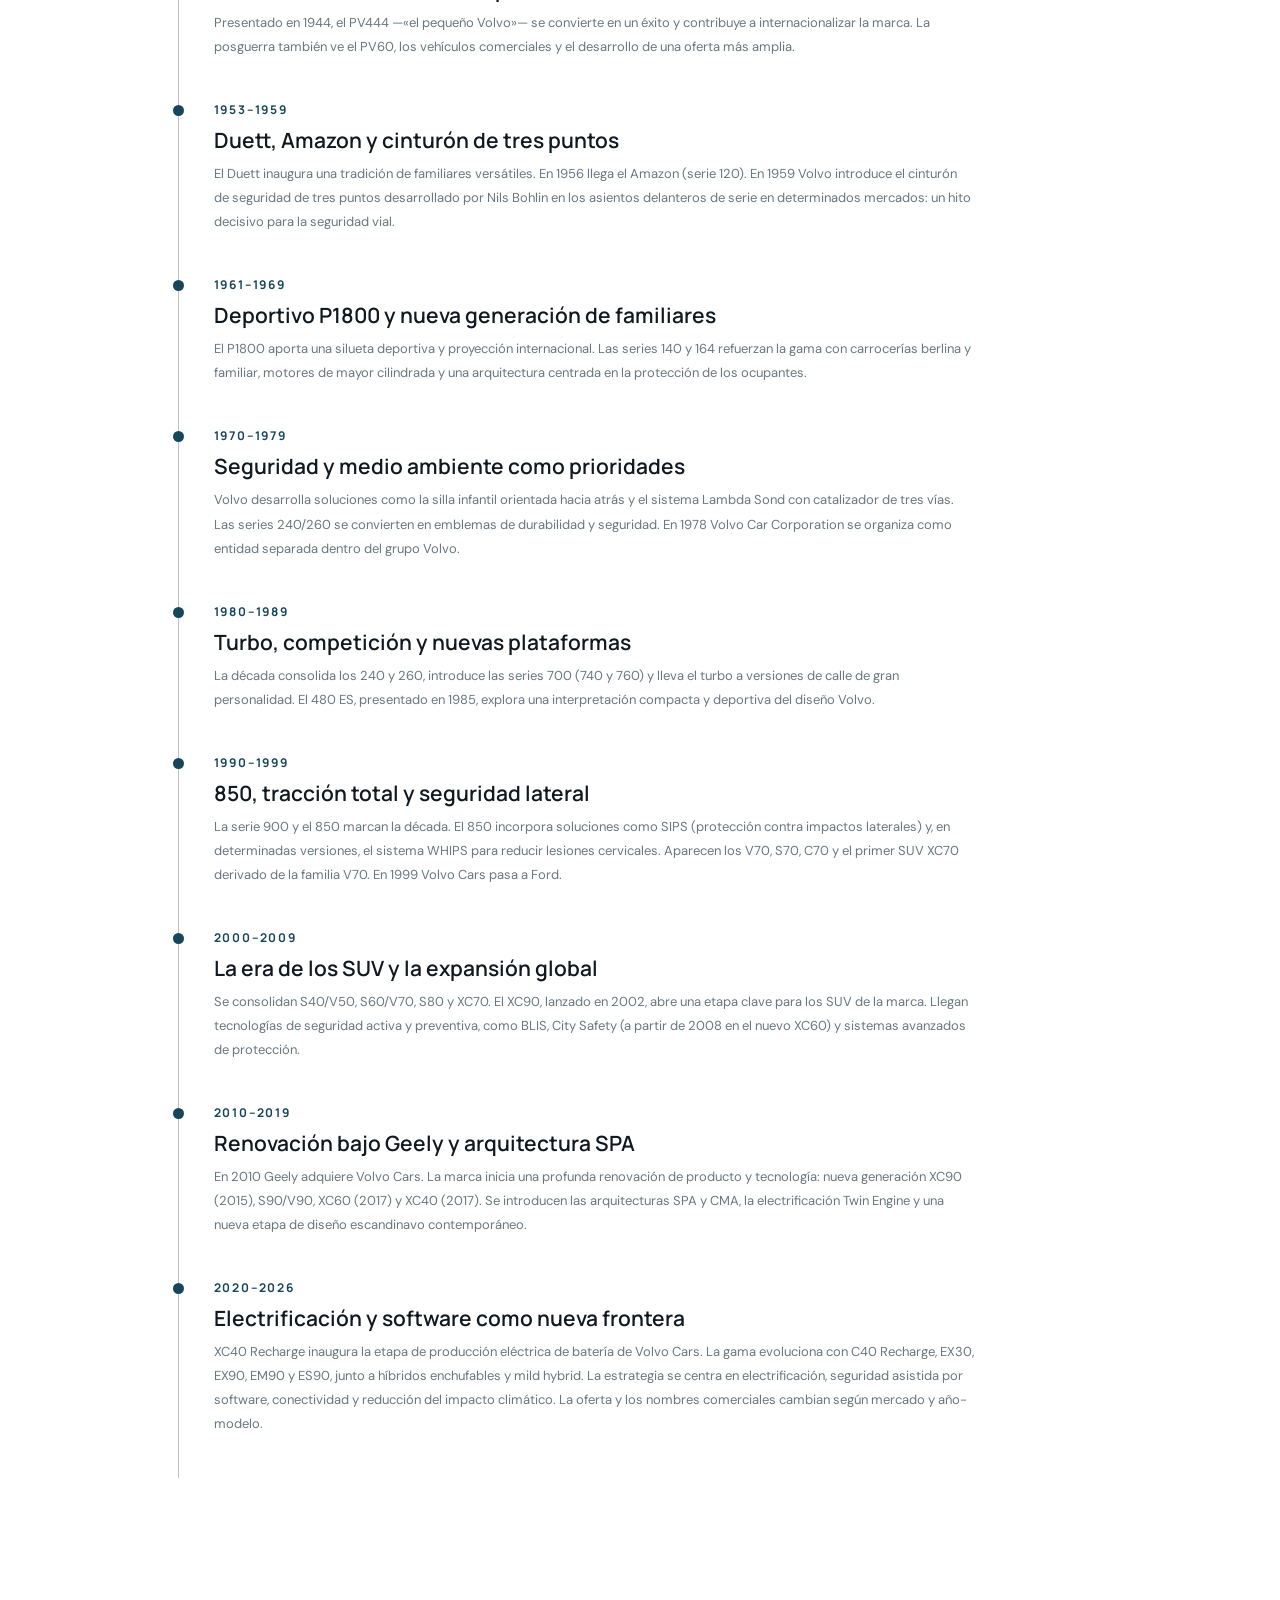
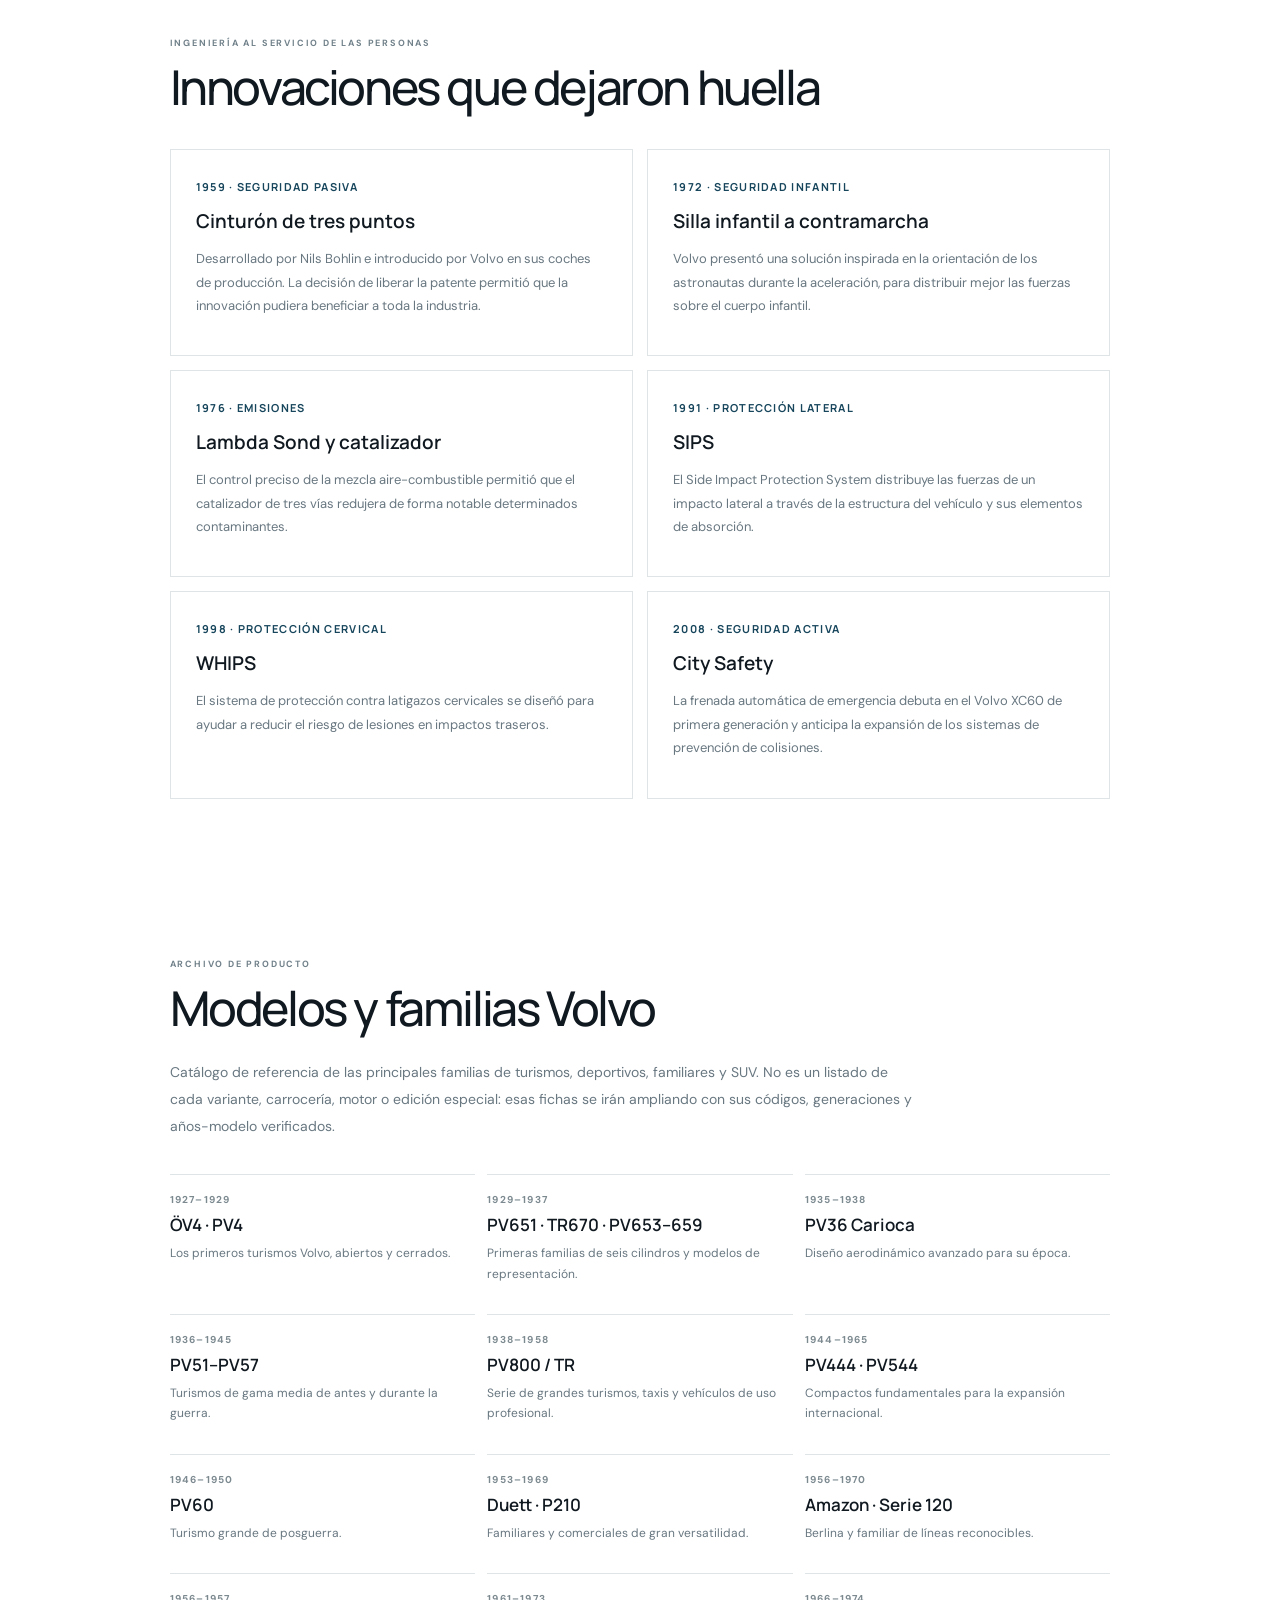
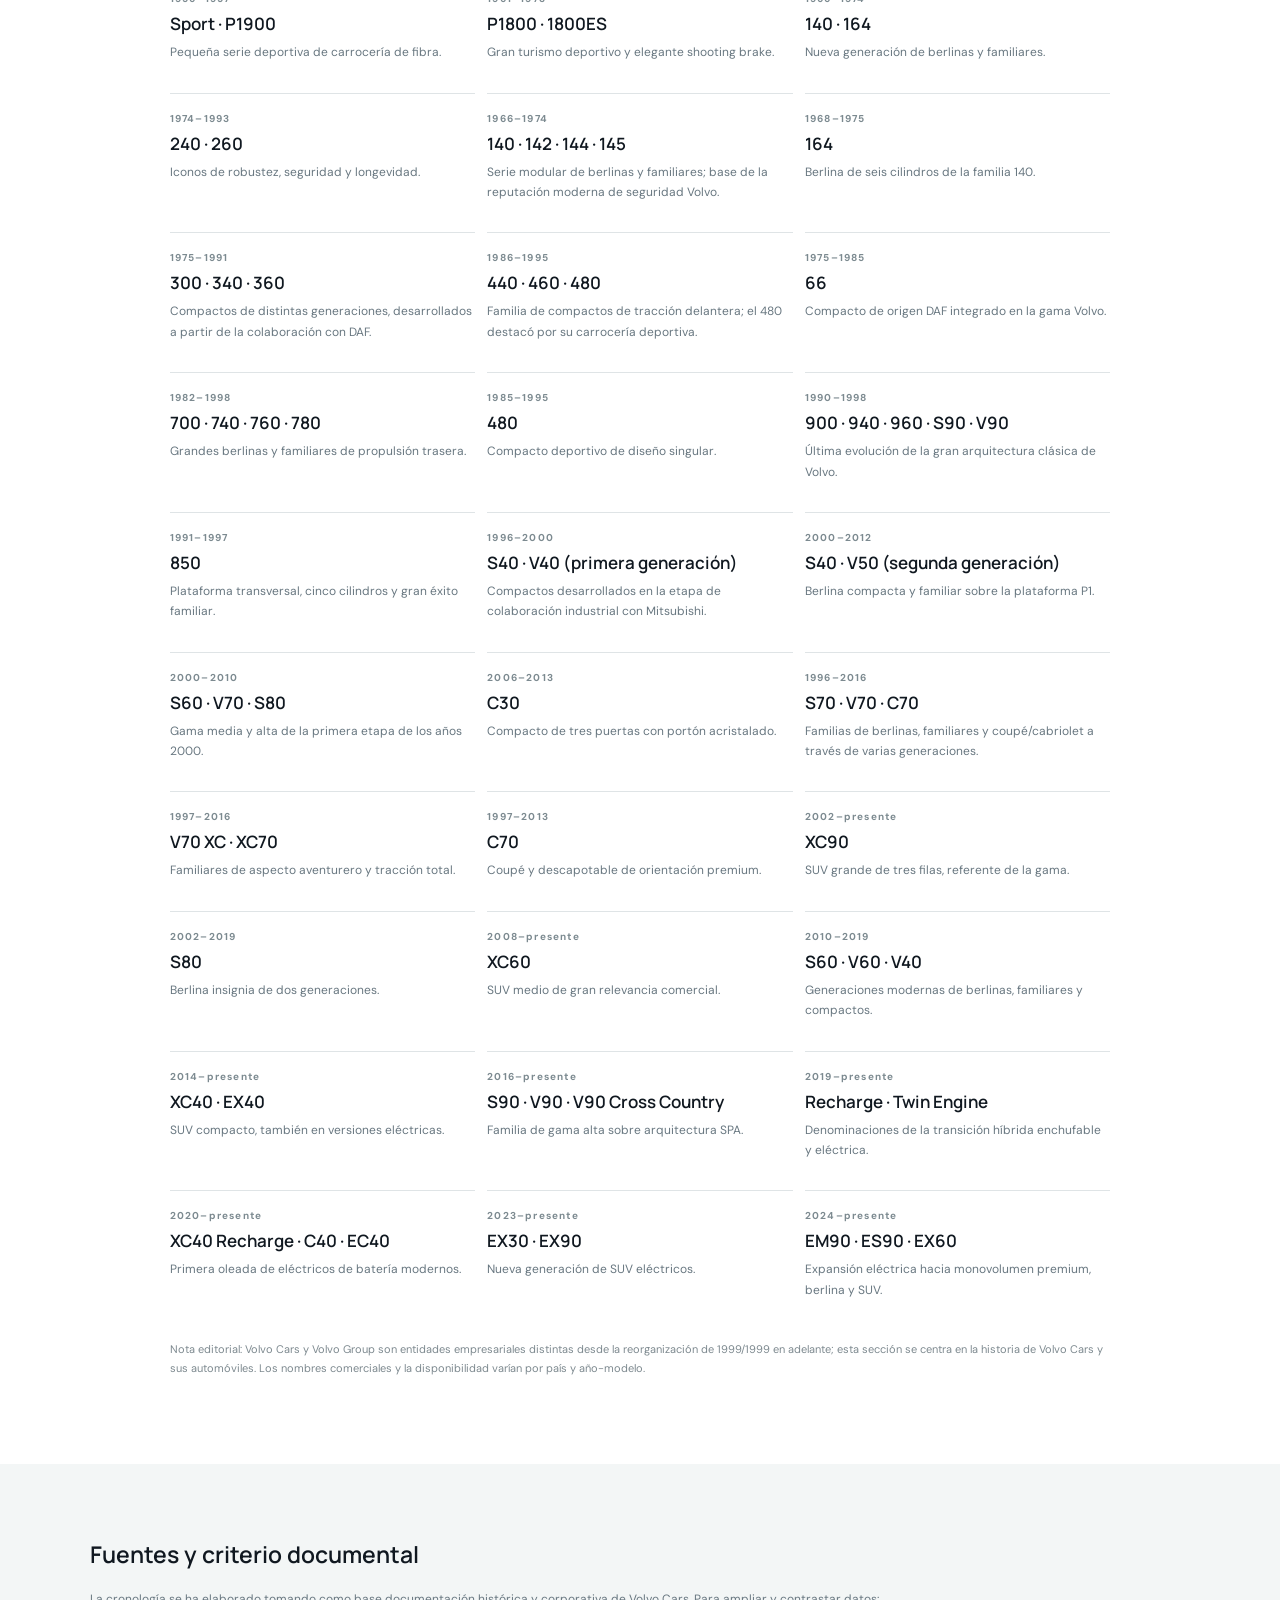
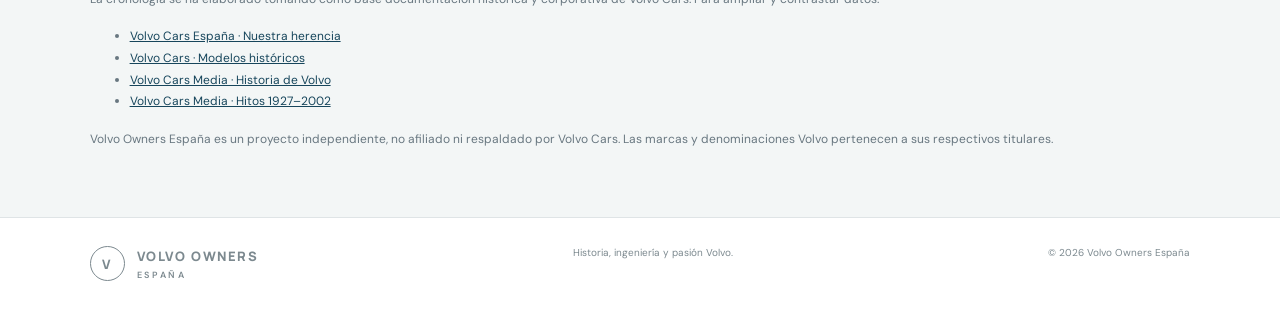
==== commit 5a0cd387: "Renovar cabecera histórica con fotografía directa y fondo atmosférico" ====
--- a/historia.html
+++ b/historia.html
@@ -1,10 +1,10 @@
 <!doctype html>
 <html lang="es"><head><meta charset="utf-8"><meta name="viewport" content="width=device-width,initial-scale=1"><meta name="theme-color" content="#101820"><title>Historia de Volvo | Volvo Owners España</title><meta name="description" content="Historia de Volvo desde 1927: cronología, hitos de seguridad, modelos clásicos, familias y electrificación."><link rel="preconnect" href="https://fonts.googleapis.com"><link href="https://fonts.googleapis.com/css2?family=DM+Sans:wght@400;500;600;700&family=Manrope:wght@400;500;600;700;800&display=swap" rel="stylesheet"><style>
-:root{--ink:#101820;--muted:#687780;--line:#dfe4e6;--pale:#f3f6f6;--blue:#17465c}*{box-sizing:border-box}html{scroll-behavior:smooth}body{margin:0;color:var(--ink);font-family:'DM Sans',sans-serif}.top{height:76px;padding:0 7%;display:flex;align-items:center;justify-content:space-between;border-bottom:1px solid var(--line)}.brand{font:800 13px Manrope;letter-spacing:.12em;display:flex;gap:12px;align-items:center}.mark{width:35px;height:35px;border:1px solid;border-radius:50%;display:grid;place-items:center}.brand small{display:block;font:600 9px 'DM Sans';letter-spacing:.3em;margin-top:4px}.top a{color:inherit;text-decoration:none;font-size:12px;margin-left:25px}.hero{padding:90px 10% 80px;background:var(--pale)}.eyebrow{font-size:9px;letter-spacing:.2em;font-weight:700;color:#71818a}.hero h1{font:500 clamp(45px,7vw,86px)/1.02 Manrope;letter-spacing:-.06em;margin:20px 0}.hero h1 em{font-style:normal;color:#788b94}.hero p:last-child{max-width:660px;color:#5e6d75;font-size:15px;line-height:1.9}.hero-image{width:100%;max-height:480px;object-fit:cover;object-position:center 48%;display:block}.caption{padding:10px 10%;font-size:10px;color:#75838a}.wrap{max-width:1120px;margin:auto;padding:75px 7%}.section-title{font:500 clamp(32px,4vw,48px)/1.1 Manrope;letter-spacing:-.05em;margin:12px 0 25px}.intro{max-width:750px;color:var(--muted);line-height:1.9;font-size:14px}.timeline{border-left:1px solid #b8c4c9;margin:45px 0 0 8px;padding-left:35px}.event{position:relative;padding:0 0 42px}.event:before{content:'';position:absolute;width:11px;height:11px;border-radius:50%;background:var(--blue);left:-41px;top:4px}.year{font:700 12px Manrope;letter-spacing:.15em;color:var(--blue)}.event h3{font:600 21px Manrope;margin:8px 0}.event p{max-width:760px;color:var(--muted);font-size:13px;line-height:1.85;margin:0}.periods{display:grid;grid-template-columns:repeat(2,1fr);gap:14px;margin-top:35px}.period{border:1px solid var(--line);padding:25px}.period b{font:700 11px Manrope;letter-spacing:.12em;color:var(--blue)}.period h3{font:600 19px Manrope;margin:12px 0}.period p{font-size:13px;color:var(--muted);line-height:1.8}.catalog{display:grid;grid-template-columns:repeat(3,1fr);gap:12px;margin-top:35px}.model{border-top:1px solid var(--line);padding:18px 0}.model .dates{font-size:10px;color:#7c8a90;letter-spacing:.12em;font-weight:700}.model h3{font:600 17px Manrope;margin:7px 0}.model p{font-size:12px;line-height:1.7;color:var(--muted);margin:0}.note{font-size:11px;color:#7d898f;line-height:1.7;margin-top:22px}.sources{background:var(--pale);padding:55px 7%}.sources h2{font:600 23px Manrope}.sources p,.sources li{font-size:12px;color:var(--muted);line-height:1.8}.sources a{color:var(--blue)}footer{border-top:1px solid var(--line);padding:28px 7%;display:flex;justify-content:space-between;gap:20px;font-size:10px;color:#7c898f}@media(max-width:720px){.top{padding:0 5%}.top nav{display:none}.hero{padding:65px 8%}.hero-image{min-height:250px}.wrap{padding:60px 8%}.periods,.catalog{grid-template-columns:1fr}.timeline{padding-left:25px}.event:before{left:-31px}footer{padding:25px 6%;display:block}footer span{display:block;margin-top:10px}}
+:root{--ink:#101820;--muted:#687780;--line:#dfe4e6;--pale:#f3f6f6;--blue:#17465c}*{box-sizing:border-box}html{scroll-behavior:smooth}body{margin:0;color:var(--ink);font-family:'DM Sans',sans-serif}.top{height:76px;padding:0 7%;display:flex;align-items:center;justify-content:space-between;border-bottom:1px solid var(--line)}.brand{font:800 13px Manrope;letter-spacing:.12em;display:flex;gap:12px;align-items:center}.mark{width:35px;height:35px;border:1px solid;border-radius:50%;display:grid;place-items:center}.brand small{display:block;font:600 9px 'DM Sans';letter-spacing:.3em;margin-top:4px}.top a{color:inherit;text-decoration:none;font-size:12px;margin-left:25px}.hero{padding:90px 10% 80px;background:linear-gradient(115deg,#0b1720f2,#0b1720b8),url('https://upload.wikimedia.org/wikipedia/commons/6/67/Volvo_%C3%96V4_%281927%29.jpg') center/cover; color:#fff;position:relative;overflow:hidden}.hero:before{content:'';position:absolute;inset:-25px;background:url('https://upload.wikimedia.org/wikipedia/commons/6/67/Volvo_%C3%96V4_%281927%29.jpg') center/cover;filter:blur(18px) brightness(.38);transform:scale(1.08)}.hero>*{position:relative;z-index:1}.eyebrow{font-size:9px;letter-spacing:.2em;font-weight:700;color:#71818a}.hero h1{font:500 clamp(45px,7vw,86px)/1.02 Manrope;letter-spacing:-.06em;margin:20px 0}.hero h1 em{font-style:normal;color:#b8cbbf}.hero p:last-child{max-width:660px;color:#d1dcd6;font-size:15px;line-height:1.9}.hero-image{width:100%;max-height:560px;min-height:320px;object-fit:cover;object-position:center 48%;display:block;background:#d8e0db}.caption{padding:12px 10%;font-size:10px;color:#75838a;background:#f7f9f7}.wrap{max-width:1120px;margin:auto;padding:75px 7%}.section-title{font:500 clamp(32px,4vw,48px)/1.1 Manrope;letter-spacing:-.05em;margin:12px 0 25px}.intro{max-width:750px;color:var(--muted);line-height:1.9;font-size:14px}.timeline{border-left:1px solid #b8c4c9;margin:45px 0 0 8px;padding-left:35px}.event{position:relative;padding:0 0 42px}.event:before{content:'';position:absolute;width:11px;height:11px;border-radius:50%;background:var(--blue);left:-41px;top:4px}.year{font:700 12px Manrope;letter-spacing:.15em;color:var(--blue)}.event h3{font:600 21px Manrope;margin:8px 0}.event p{max-width:760px;color:var(--muted);font-size:13px;line-height:1.85;margin:0}.periods{display:grid;grid-template-columns:repeat(2,1fr);gap:14px;margin-top:35px}.period{border:1px solid var(--line);padding:25px}.period b{font:700 11px Manrope;letter-spacing:.12em;color:var(--blue)}.period h3{font:600 19px Manrope;margin:12px 0}.period p{font-size:13px;color:var(--muted);line-height:1.8}.catalog{display:grid;grid-template-columns:repeat(3,1fr);gap:12px;margin-top:35px}.model{border-top:1px solid var(--line);padding:18px 0}.model .dates{font-size:10px;color:#7c8a90;letter-spacing:.12em;font-weight:700}.model h3{font:600 17px Manrope;margin:7px 0}.model p{font-size:12px;line-height:1.7;color:var(--muted);margin:0}.note{font-size:11px;color:#7d898f;line-height:1.7;margin-top:22px}.sources{background:var(--pale);padding:55px 7%}.sources h2{font:600 23px Manrope}.sources p,.sources li{font-size:12px;color:var(--muted);line-height:1.8}.sources a{color:var(--blue)}footer{border-top:1px solid var(--line);padding:28px 7%;display:flex;justify-content:space-between;gap:20px;font-size:10px;color:#7c898f}@media(max-width:720px){.top{padding:0 5%}.top nav{display:none}.hero{padding:65px 8%}.hero-image{min-height:250px}.wrap{padding:60px 8%}.periods,.catalog{grid-template-columns:1fr}.timeline{padding-left:25px}.event:before{left:-31px}footer{padding:25px 6%;display:block}footer span{display:block;margin-top:10px}}
 </style></head><body>
 <header class="top"><div class="brand"><span class="mark">V</span><span>VOLVO OWNERS<small>ESPAÑA</small></span></div><nav><a href="index.html">Inicio</a><a href="#cronologia">Cronología</a><a href="#modelos">Modelos</a><a href="#innovacion">Innovación</a></nav></header>
 <main><section class="hero"><p class="eyebrow">1927 — PRESENTE · GOTEMBURGO, SUECIA</p><h1>Un siglo de ideas.<br><em>Una forma de avanzar.</em></h1><p>La historia de Volvo es la historia de una industria que aprendió a mirar el automóvil desde las personas. Desde sus primeros turismos suecos hasta la electrificación, el hilo conductor ha sido una combinación de ingeniería, seguridad, funcionalidad y diseño escandinavo.</p></section>
-<img class="hero-image" src="https://www.volvocars.com/images/cs/v3/assets/blt0feaa88e629251fc/bltdab5abfcf7d10880/66cd8b4ad56cdaae959713f8/ov4-legacy-cars-hero-4x3.jpg?auto=avif&branch=prod_alias&format=webp&iar=0&imdensity=1&quality=85&w=3840" alt="Volvo ÖV4 Jakob de 1927, fotografiado en estudio" loading="eager"><div class="caption">Volvo ÖV4 «Jakob» (1927–1929). Imagen histórica publicada en el sitio oficial de Volvo Cars.</div>
+<img class="hero-image" src="https://upload.wikimedia.org/wikipedia/commons/6/67/Volvo_%C3%96V4_%281927%29.jpg" alt="Volvo ÖV4 Jakob de 1927, fotografiado en estudio" loading="eager"><div class="caption">Volvo ÖV4 «Jakob» (1927–1929). Imagen histórica publicada en el sitio oficial de Volvo Cars.</div>
 <section class="wrap" id="cronologia"><p class="eyebrow">EL VIAJE, DÉCADA A DÉCADA</p><h2 class="section-title">Cronología de Volvo</h2><p class="intro">Una selección amplia de hitos corporativos, industriales, de producto y seguridad. Las fechas de lanzamiento pueden variar según mercado y año-modelo; se indica el periodo histórico de cada familia cuando corresponde.</p>
 <div class="timeline">
 <div class="event"><div class="year">1924–1927</div><h3>La idea toma forma en Gotemburgo</h3><p>Assar Gabrielsson y Gustaf Larson impulsan el proyecto de fabricar automóviles adaptados a las carreteras y al clima suecos. El 14 de abril de 1927 sale de la fábrica de Lundby el ÖV4, conocido como «Jakob»: un descapotable de cuatro cilindros. La palabra Volvo procede del latín y significa «yo ruedo».</p></div>
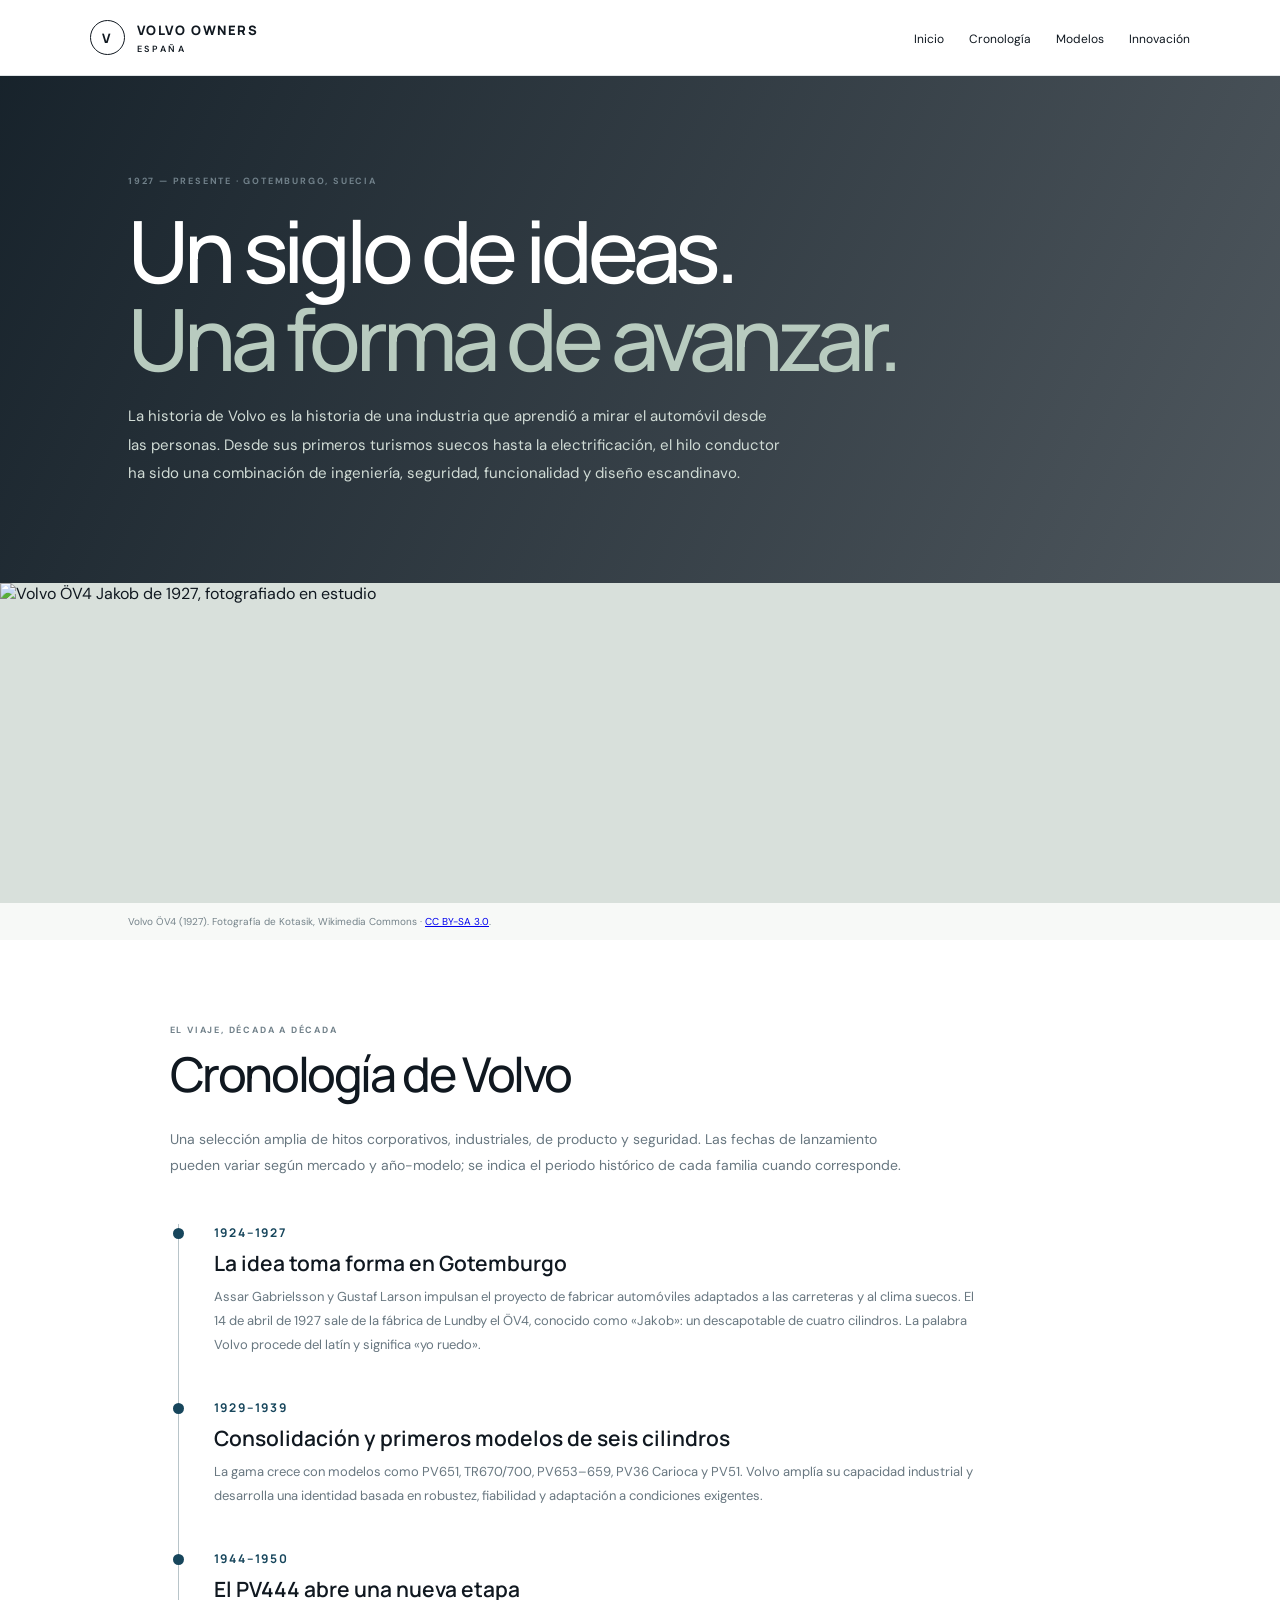
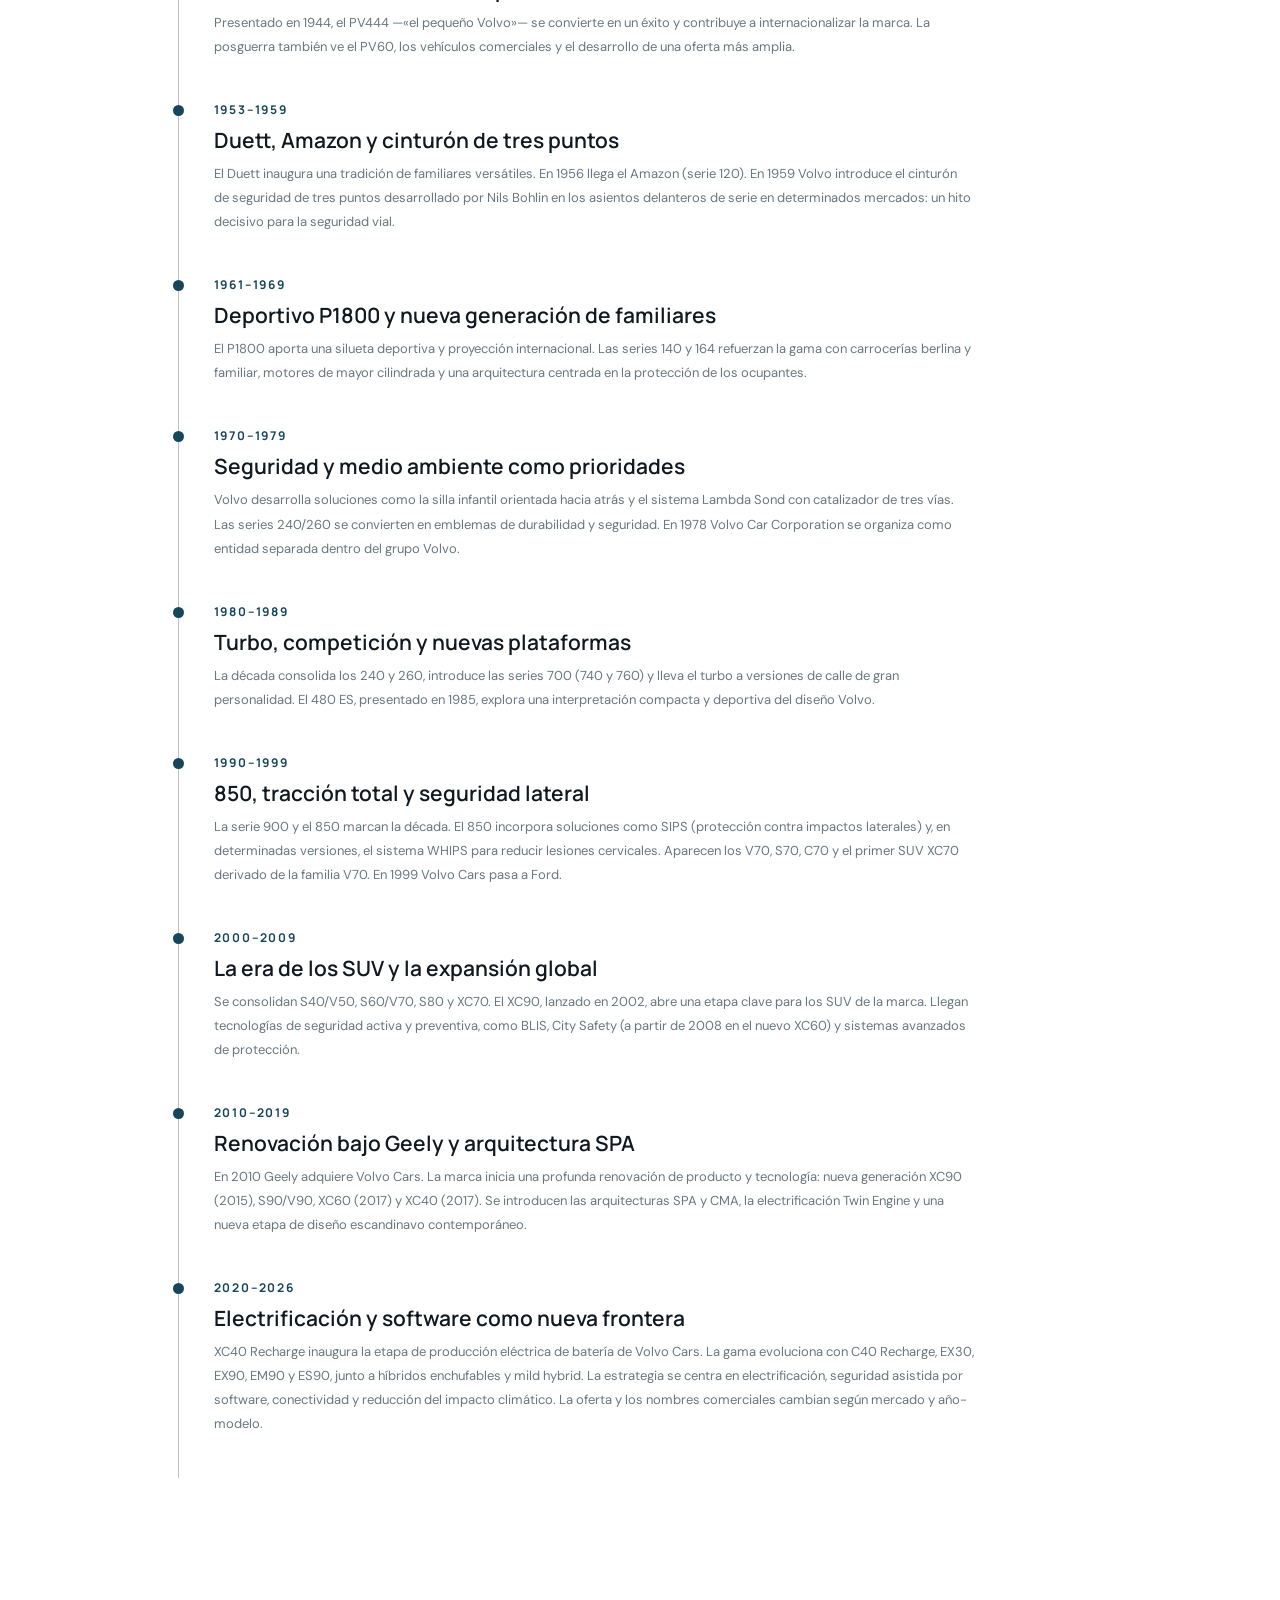
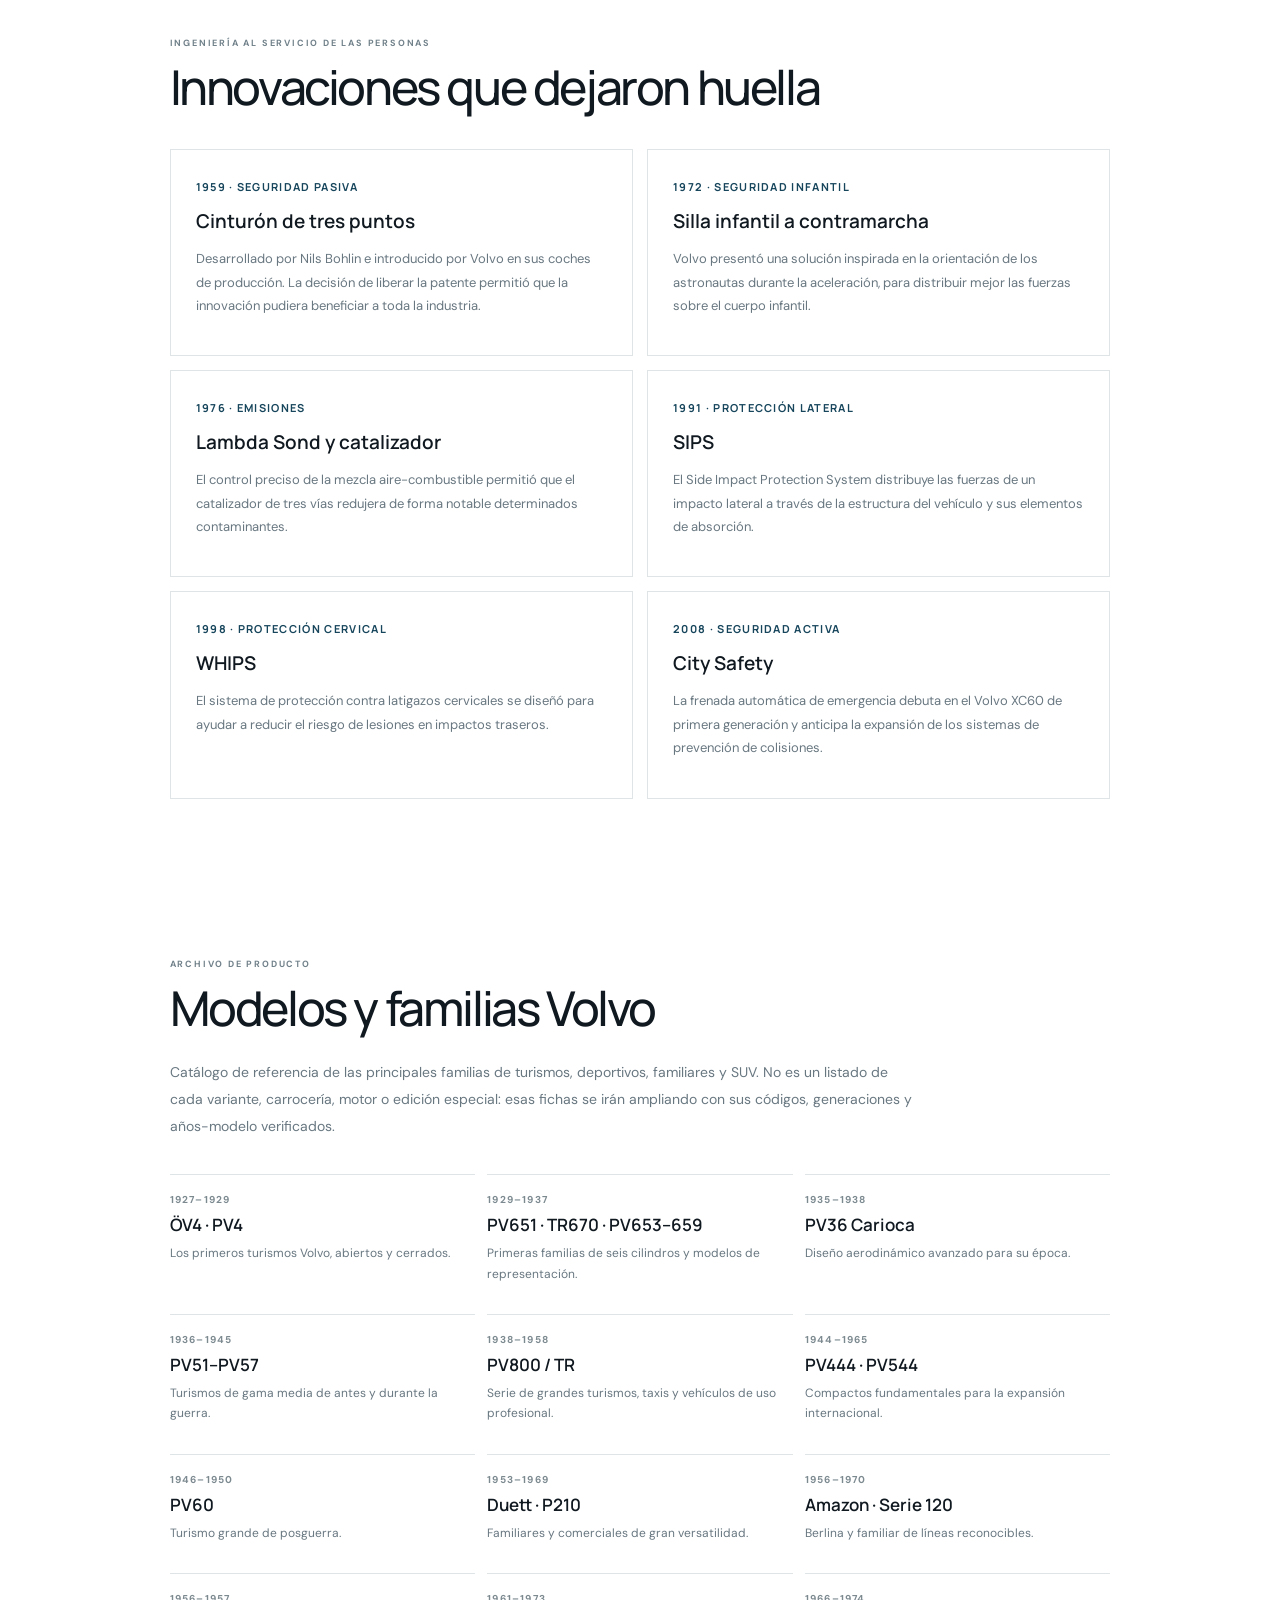
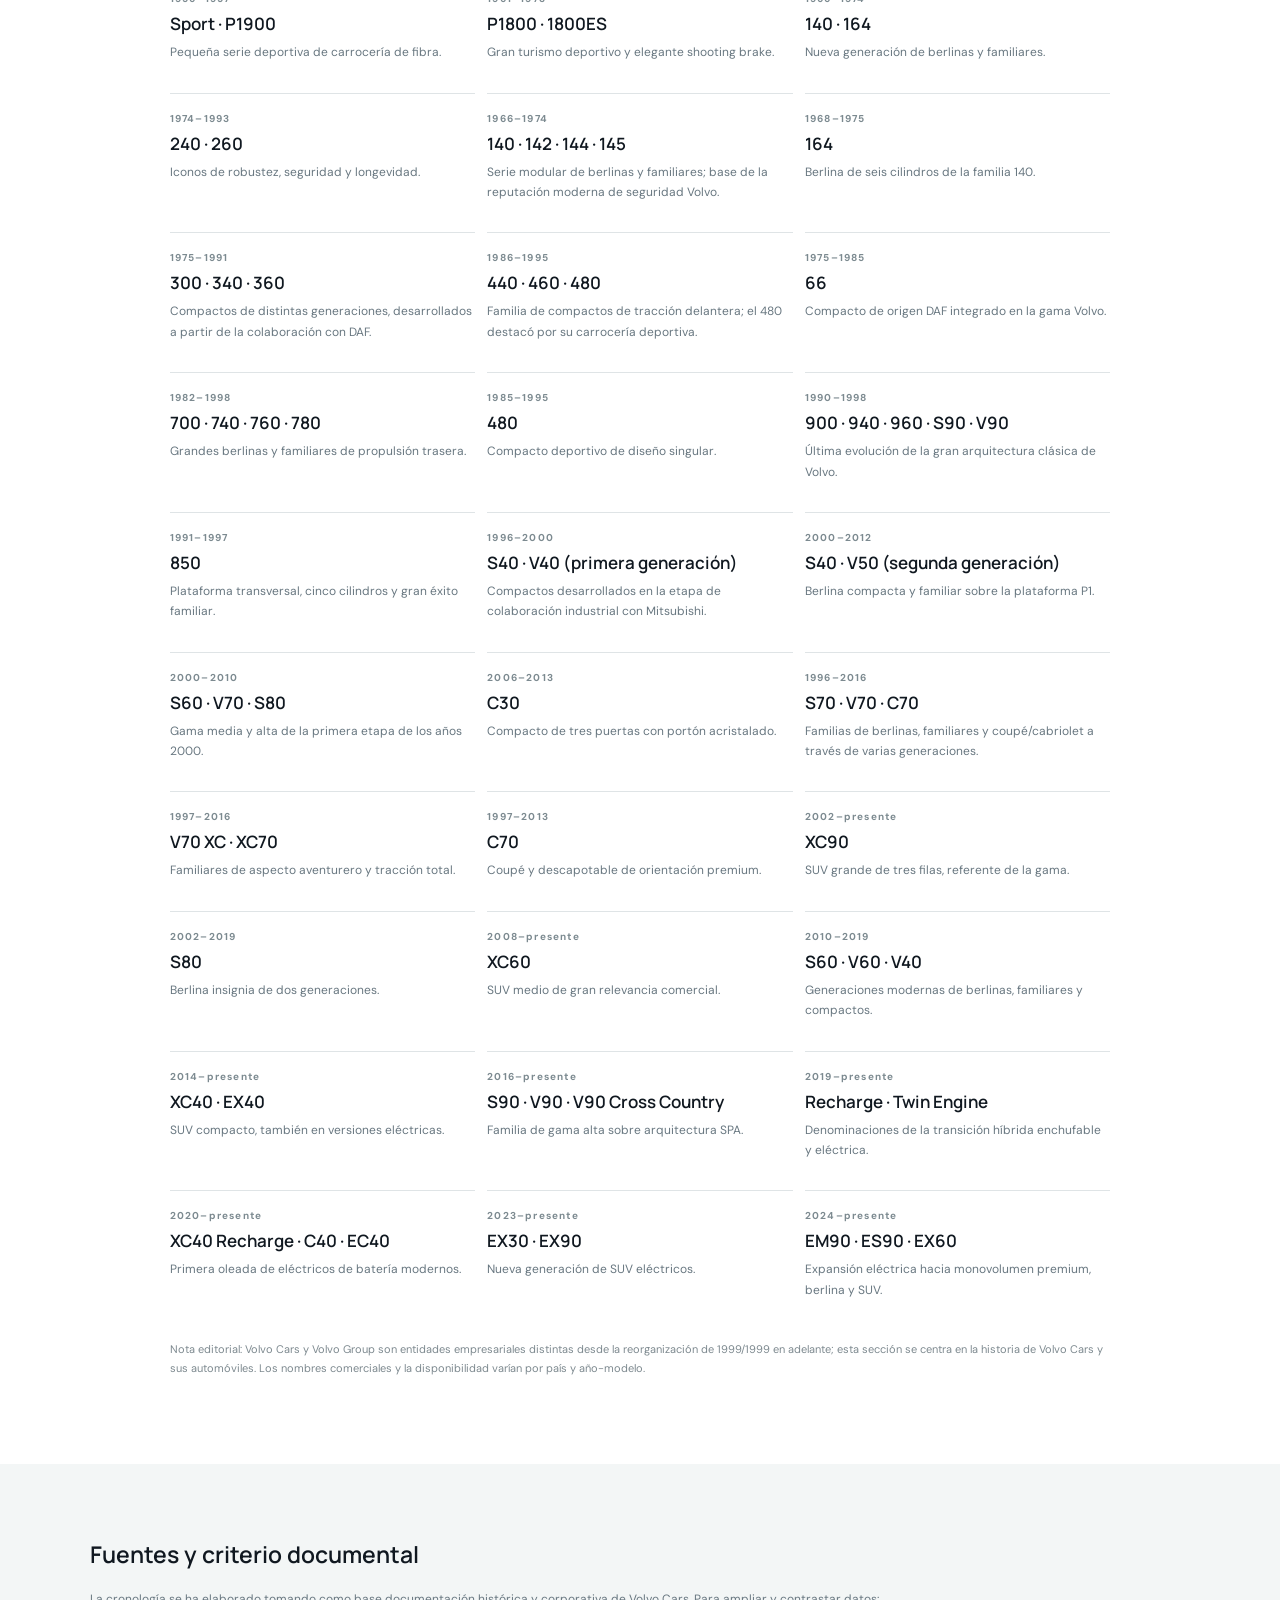
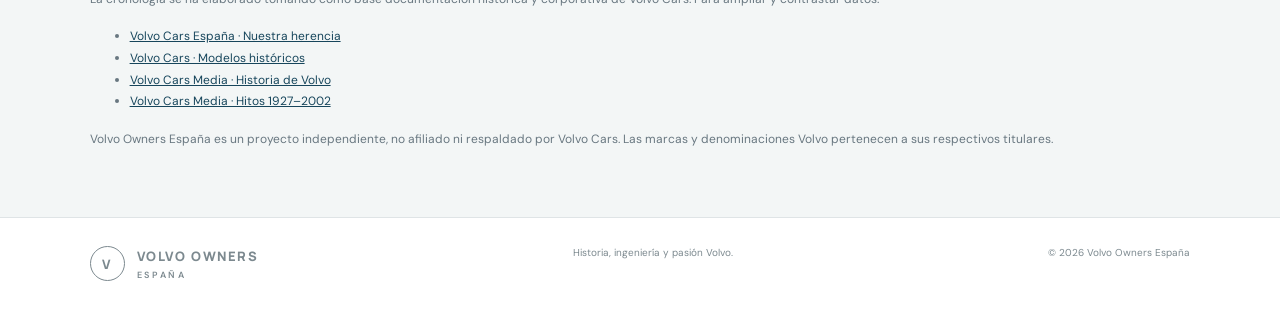
==== commit c4510474: "Corregir atribución de fotografía histórica ÖV4" ====
--- a/historia.html
+++ b/historia.html
@@ -4,7 +4,7 @@
 </style></head><body>
 <header class="top"><div class="brand"><span class="mark">V</span><span>VOLVO OWNERS<small>ESPAÑA</small></span></div><nav><a href="index.html">Inicio</a><a href="#cronologia">Cronología</a><a href="#modelos">Modelos</a><a href="#innovacion">Innovación</a></nav></header>
 <main><section class="hero"><p class="eyebrow">1927 — PRESENTE · GOTEMBURGO, SUECIA</p><h1>Un siglo de ideas.<br><em>Una forma de avanzar.</em></h1><p>La historia de Volvo es la historia de una industria que aprendió a mirar el automóvil desde las personas. Desde sus primeros turismos suecos hasta la electrificación, el hilo conductor ha sido una combinación de ingeniería, seguridad, funcionalidad y diseño escandinavo.</p></section>
-<img class="hero-image" src="https://upload.wikimedia.org/wikipedia/commons/6/67/Volvo_%C3%96V4_%281927%29.jpg" alt="Volvo ÖV4 Jakob de 1927, fotografiado en estudio" loading="eager"><div class="caption">Volvo ÖV4 «Jakob» (1927–1929). Imagen histórica publicada en el sitio oficial de Volvo Cars.</div>
+<img class="hero-image" src="https://upload.wikimedia.org/wikipedia/commons/6/67/Volvo_%C3%96V4_%281927%29.jpg" alt="Volvo ÖV4 Jakob de 1927, fotografiado en estudio" loading="eager"><div class="caption">Volvo ÖV4 (1927). Fotografía de Kotasik, Wikimedia Commons · <a href="https://creativecommons.org/licenses/by-sa/3.0/" target="_blank" rel="noopener">CC BY-SA 3.0</a>.</div>
 <section class="wrap" id="cronologia"><p class="eyebrow">EL VIAJE, DÉCADA A DÉCADA</p><h2 class="section-title">Cronología de Volvo</h2><p class="intro">Una selección amplia de hitos corporativos, industriales, de producto y seguridad. Las fechas de lanzamiento pueden variar según mercado y año-modelo; se indica el periodo histórico de cada familia cuando corresponde.</p>
 <div class="timeline">
 <div class="event"><div class="year">1924–1927</div><h3>La idea toma forma en Gotemburgo</h3><p>Assar Gabrielsson y Gustaf Larson impulsan el proyecto de fabricar automóviles adaptados a las carreteras y al clima suecos. El 14 de abril de 1927 sale de la fábrica de Lundby el ÖV4, conocido como «Jakob»: un descapotable de cuatro cilindros. La palabra Volvo procede del latín y significa «yo ruedo».</p></div>
